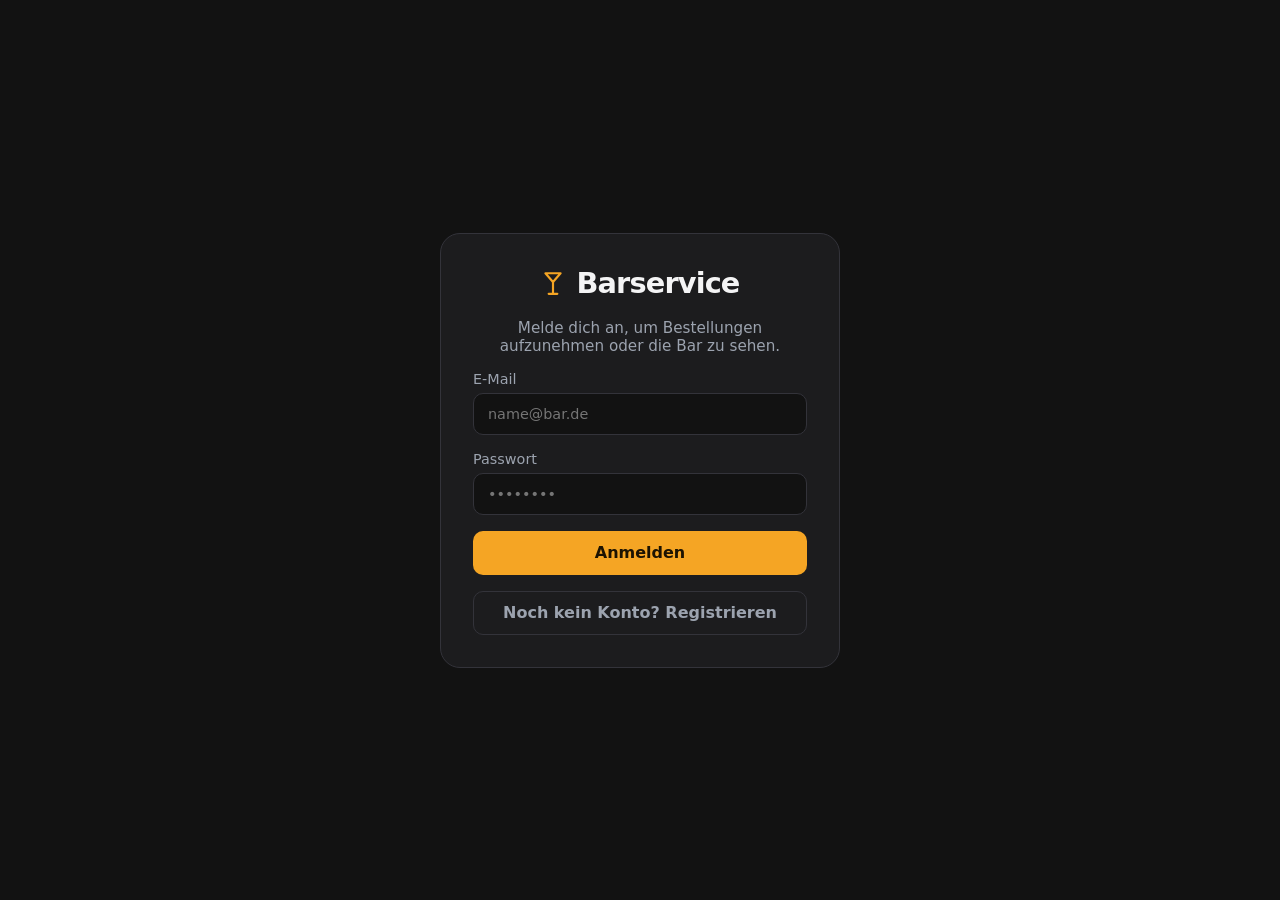
==== index.html @ 73e0c2ef "barservice app - production build (dist)" ====
<!doctype html>
<html lang="de">
  <head>
    <meta charset="UTF-8" />
    <meta
      name="viewport"
      content="width=device-width, initial-scale=1.0, viewport-fit=cover"
    />
    <meta name="theme-color" content="#121212" />
    <link rel="icon" type="image/svg+xml" href="/icon.svg" />
    <link rel="manifest" href="/manifest.webmanifest" />
    <link rel="apple-touch-icon" href="/apple-touch-icon.png" />
    <meta name="mobile-web-app-capable" content="yes" />
    <meta name="apple-mobile-web-app-capable" content="yes" />
    <meta name="apple-mobile-web-app-status-bar-style" content="black-translucent" />
    <meta name="apple-mobile-web-app-title" content="Barservice" />
    <title>Barservice</title>
    <script type="module" crossorigin src="/assets/index-2GDc5G0U.js"></script>
    <link rel="stylesheet" crossorigin href="/assets/index-Cdbep-kf.css">
  </head>
  <body>
    <div id="root"></div>
  </body>
</html>
---- assets/index-Cdbep-kf.css ----
:root{--bg: #121212;--bg-panel: #1c1c1e;--bg-elevated: #26262a;--border: #33333a;--text: #f4f4f5;--text-muted: #9ca3af;--accent: #f5a524;--accent-strong: #fbbf24;--danger: #ef4444;--offen: #f87171;--zubereitung: #fbbf24;--fertig: #4ade80;--serviert: #9ca3af;--radius: 12px;--ease-out: cubic-bezier(.23, 1, .32, 1);--ease: cubic-bezier(.4, 0, .2, 1);--ease-pop: cubic-bezier(.34, 1.3, .64, 1);--duration-press: .1s;--duration-fast: .15s;--duration-base: .2s;--duration-slow: .3s}*{box-sizing:border-box}html,body,#root{margin:0;padding:0;min-height:100%}body{background:var(--bg);color:var(--text);font-family:system-ui,-apple-system,Segoe UI,Roboto,sans-serif;-webkit-font-smoothing:antialiased;-webkit-tap-highlight-color:transparent}button{font:inherit;cursor:pointer}input{font:inherit;color:var(--text)}button:focus-visible,a:focus-visible,select:focus-visible,[tabindex]:focus-visible,.nav-link:focus-visible{outline:2px solid var(--accent);outline-offset:2px}button,.drink-row,.table-card,select{touch-action:manipulation}.btn{border:none;border-radius:10px;padding:10px 16px;min-height:44px;font-weight:600;transition:color var(--duration-fast) var(--ease),border-color var(--duration-fast) var(--ease),background var(--duration-fast) var(--ease),transform var(--duration-press) var(--ease-out);background:var(--bg-elevated);color:var(--text)}.btn:active{transform:scale(.97)}.btn:disabled{opacity:.5;cursor:not-allowed}.btn-primary{background:var(--accent);color:#1c1302}.btn-primary:hover:not(:disabled){background:var(--accent-strong)}.btn-ghost{background:transparent;color:var(--text-muted);border:1px solid var(--border)}.btn-ghost:hover{color:var(--text);border-color:var(--text-muted)}.btn-danger{background:transparent;color:var(--danger);border:1px solid var(--danger)}.btn-danger:hover{background:var(--danger);color:#fff}.btn-sm{min-height:44px;padding:6px 12px;font-size:.85rem}.btn-round{width:44px;height:44px;padding:0;border-radius:50%;font-size:1.2rem;line-height:1;flex-shrink:0}.btn-accent{background:var(--accent);color:#1c1302}.btn-lg{padding:16px 28px;font-size:1.1rem;border-radius:14px}.btn-block{width:100%}.auth-page{min-height:100vh;min-height:100dvh;display:flex;flex-direction:column;align-items:center;justify-content:center;padding:24px}.auth-card{width:100%;max-width:400px;background:var(--bg-panel);border:1px solid var(--border);border-radius:20px;padding:32px;display:flex;flex-direction:column;gap:16px;animation:card-in .4s var(--ease-out) backwards}.auth-card h1{margin:0;text-align:center;font-size:1.8rem;letter-spacing:-.03em}.auth-subtitle{margin:0;color:var(--text-muted);text-align:center;font-size:.95rem}.auth-card label{display:flex;flex-direction:column;gap:6px;font-size:.9rem;color:var(--text-muted)}.auth-card input{background:var(--bg);border:1px solid var(--border);border-radius:10px;padding:12px 14px;outline:none}.auth-card input:focus{border-color:var(--accent)}.auth-error{background:#ef444426;border:1px solid var(--danger);color:var(--danger);border-radius:10px;padding:10px 12px;font-size:.9rem}.auth-loading{color:var(--text-muted)}.app-shell{min-height:100vh;min-height:100dvh;display:flex;flex-direction:column}.topbar{position:sticky;top:0;z-index:20;display:flex;align-items:center;gap:24px;padding:max(14px,env(safe-area-inset-top)) 24px;background:#1c1c1eb8;backdrop-filter:blur(20px) saturate(180%);-webkit-backdrop-filter:blur(20px) saturate(180%);border-bottom:1px solid rgba(255,255,255,.07)}.topbar-brand{display:inline-flex;align-items:center;gap:8px;font-weight:700;font-size:1.2rem;letter-spacing:-.02em;white-space:nowrap}.brand-mark{color:var(--accent);flex-shrink:0}.auth-brand{display:inline-flex;align-items:center;justify-content:center;gap:10px}.topbar-nav{display:flex;gap:8px;flex:1}.nav-link{color:var(--text-muted);text-decoration:none;padding:8px 14px;border-radius:10px;font-weight:600;transition:color var(--duration-fast) var(--ease),background var(--duration-fast) var(--ease)}.nav-link:hover{color:var(--text);background:var(--bg-elevated)}.nav-link.active{color:#1c1302;background:var(--accent)}.topbar-right{display:flex;align-items:center;gap:12px}.topbar-user{font-weight:600}.topbar-role{color:var(--text-muted);font-size:.85rem}.view-select{display:flex;align-items:center;gap:8px;color:var(--text-muted);font-size:.85rem}.view-select select{background:var(--bg);color:var(--text);border:1px solid var(--border);border-radius:8px;padding:6px 8px}.app-main{flex:1;padding:24px;padding-bottom:max(24px,env(safe-area-inset-bottom))}.page{max-width:1200px;margin:0 auto}.page-title{margin:0 0 20px;font-size:clamp(1.75rem,4vw,2.4rem);font-weight:700;line-height:1.1;letter-spacing:-.02em}.page-loading{color:var(--text-muted);padding:40px;text-align:center}.table-grid{display:grid;grid-template-columns:repeat(auto-fill,minmax(140px,1fr));gap:14px}.table-card{background:var(--bg-panel);border:1px solid var(--border);border-radius:var(--radius);padding:28px 12px;font-size:1.1rem;font-weight:700;color:var(--text);transition:border-color var(--duration-fast) var(--ease),background var(--duration-fast) var(--ease),transform var(--duration-fast) var(--ease-out),box-shadow var(--duration-fast) var(--ease);animation:card-in var(--duration-slow) var(--ease-out) backwards}.table-card:nth-child(2){animation-delay:40ms}.table-card:nth-child(3){animation-delay:80ms}.table-card:nth-child(4){animation-delay:.12s}.table-card:nth-child(5){animation-delay:.16s}.table-card:nth-child(6){animation-delay:.2s}.table-card:nth-child(7){animation-delay:.24s}.table-card:nth-child(8){animation-delay:.28s}.table-card:nth-child(9){animation-delay:.32s}.table-card:nth-child(10){animation-delay:.36s}.table-card:nth-child(11){animation-delay:.4s}.table-card:nth-child(12){animation-delay:.44s}.table-card:hover{border-color:var(--accent);background:var(--bg-elevated)}.table-card:active{transform:scale(.98)}@media (hover: hover) and (pointer: fine){.table-card:hover{transform:translateY(-2px);box-shadow:0 8px 20px #00000059}.drink-row:hover{transform:translateY(-1px)}}.table-card.no-table{border-style:dashed;color:var(--text-muted)}.order-header{display:flex;align-items:center;gap:16px;margin-bottom:16px}.order-header h1{margin:0;flex:1;font-size:1.4rem}.order-count{font-size:1.1rem;font-weight:800;color:var(--accent)}.assign-panel{background:var(--bg-panel);border:1px solid var(--accent);border-radius:var(--radius);padding:16px;margin-bottom:16px;display:flex;flex-direction:column;gap:12px;animation:panel-in var(--duration-base) var(--ease-out)}.assign-panel-title{display:flex;align-items:center;gap:8px;font-size:1.05rem}.assign-panel-drink{font-weight:800;color:var(--accent)}.assign-panel-for{color:var(--text-muted)}.assign-panel-close{margin-left:auto;flex-shrink:0;width:36px;height:36px;display:inline-flex;align-items:center;justify-content:center;border:1px solid var(--border);border-radius:50%;background:var(--bg-elevated);color:var(--text-muted);font-size:.85rem;cursor:pointer;transition:border-color var(--duration-fast) var(--ease),color var(--duration-fast) var(--ease)}.assign-panel-close:hover{border-color:var(--accent);color:var(--text)}.assign-row{display:flex}.assign-row input{flex:1;min-width:0;width:100%;background:var(--bg);border:1px solid var(--border);border-radius:10px;padding:12px 14px;font-size:1rem;outline:none;transition:border-color var(--duration-fast) var(--ease),box-shadow var(--duration-fast) var(--ease)}.assign-row input:focus{border-color:var(--accent);box-shadow:0 0 0 3px #f5a52426}.assign-actions{display:flex;gap:10px}.assign-actions .btn{flex:1;min-height:48px}.assign-chips{display:flex;flex-wrap:wrap;gap:8px}.assign-chip{background:var(--bg-elevated);border:1px solid var(--border);border-radius:999px;padding:10px 16px;min-height:44px;display:inline-flex;align-items:center;font-size:.9rem;color:var(--text);transition:border-color var(--duration-fast) var(--ease),background var(--duration-fast) var(--ease)}.assign-chip:hover{border-color:var(--accent)}.order-lines{list-style:none;margin:0 0 16px;padding:0;display:flex;flex-direction:column;gap:8px}.order-line{display:flex;align-items:center;justify-content:space-between;gap:12px;background:var(--bg-panel);border:1px solid var(--border);border-radius:var(--radius);padding:10px 12px}.order-line-info{display:flex;flex-direction:column;gap:2px;min-width:0}.order-line-person{font-weight:700;font-size:.9rem}.order-line-drink{color:var(--text-muted);font-size:.95rem}.order-line-qty{display:flex;align-items:center;gap:8px;flex-shrink:0}.qty-value{min-width:24px;text-align:center;font-weight:700;font-size:1.1rem}.drink-picker{display:flex;flex-direction:column;gap:20px}.drink-category-title{margin:0 0 10px;font-size:1.05rem;color:var(--text-muted);text-transform:uppercase;letter-spacing:.05em}.drink-list{display:grid;grid-template-columns:repeat(auto-fill,minmax(260px,1fr));gap:10px}.drink-row{display:flex;align-items:center;justify-content:space-between;gap:12px;width:100%;text-align:left;color:var(--text);background:var(--bg-panel);border:1px solid var(--border);border-radius:var(--radius);padding:12px 14px;transition:border-color var(--duration-fast) var(--ease),background var(--duration-fast) var(--ease),transform var(--duration-press) var(--ease-out)}.drink-row:hover{border-color:var(--accent);background:var(--bg-elevated)}.drink-row:active{transform:scale(.97)}.drink-name{font-weight:600}.drink-add{color:var(--accent);font-size:1.4rem;font-weight:700;line-height:1}.order-footer{position:sticky;bottom:0;padding:14px 0 calc(14px + env(safe-area-inset-bottom));display:flex;justify-content:center;background:linear-gradient(to top,var(--bg) 60%,transparent);backdrop-filter:blur(8px);-webkit-backdrop-filter:blur(8px)}.done-card{max-width:460px;margin:40px auto;background:var(--bg-panel);border:1px solid var(--border);border-radius:20px;padding:32px;display:flex;flex-direction:column;gap:16px;text-align:center;animation:done-in var(--duration-slow) var(--ease-out)}.done-check{width:64px;height:64px;margin:0 auto;border-radius:50%;background:var(--fertig);color:#052e16;font-size:2rem;font-weight:800;display:flex;align-items:center;justify-content:center;animation:check-pop .4s var(--ease-pop)}.done-card h1{margin:0}.done-subtitle{margin:0;color:var(--text-muted)}.done-items{list-style:none;margin:0;padding:0;text-align:left}.done-items li,.done-total{display:flex;justify-content:space-between;gap:12px;padding:8px 0;border-bottom:1px solid var(--border)}.done-total{font-weight:800;border-bottom:none}.reset-bar{display:flex;align-items:center;justify-content:space-between;flex-wrap:wrap;gap:12px;margin:0 0 20px;padding:14px 16px;border:1px solid rgba(239,68,68,.35);border-radius:var(--radius);background:#ef44440f}.reset-bar-info{display:flex;flex-direction:column;gap:2px}.reset-bar-title{font-weight:700}.reset-bar-hint{color:var(--text-muted);font-size:.85rem}.reset-bar-actions{display:flex;flex-wrap:wrap;gap:8px}.reset-msg{margin-top:4px;font-weight:600}.board{display:grid;grid-template-columns:repeat(3,1fr);gap:16px;align-items:start}.board-column{background:var(--bg-panel);border:1px solid var(--border);border-radius:var(--radius);min-height:200px}.board-column-title{display:flex;align-items:center;gap:10px;margin:0;padding:14px 16px;font-size:1rem;text-transform:uppercase;letter-spacing:.05em;border-bottom:1px solid var(--border)}.column-offen .board-column-title{color:var(--offen)}.column-in_zubereitung .board-column-title{color:var(--zubereitung)}.column-fertig .board-column-title{color:var(--fertig)}.column-serviert .board-column-title{color:var(--serviert)}.board-count{background:var(--bg-elevated);border-radius:999px;padding:2px 10px;font-size:.85rem;color:var(--text)}.board-column-body{padding:12px;display:flex;flex-direction:column;gap:12px}.board-empty{color:var(--text-muted);text-align:center;font-size:.9rem}.served-section{margin-top:24px}.served-section summary{cursor:pointer;font-weight:600;color:var(--text-muted);padding:8px 0}.order-card{background:var(--bg-elevated);border:1px solid var(--border);border-radius:var(--radius);padding:14px;display:flex;flex-direction:column;gap:12px;animation:card-in var(--duration-slow) var(--ease-out);transition:box-shadow var(--duration-slow) var(--ease-out)}.order-card-new{border-color:var(--accent);box-shadow:0 0 0 1px var(--accent),0 0 24px #f5a52440}@keyframes card-in{0%{opacity:0;transform:translateY(-8px)}to{opacity:1;transform:translateY(0)}}.order-card-head{display:flex;justify-content:space-between;align-items:baseline;gap:8px}.order-card-table{font-weight:800;font-size:1.1rem}.order-card-time{color:var(--text-muted);font-size:.85rem}.order-card-items{list-style:none;margin:0;padding:0;display:flex;flex-direction:column;gap:4px}.order-card-items li{display:flex;justify-content:space-between;gap:10px;font-size:.95rem}.order-card-total{display:flex;justify-content:space-between;padding-top:8px;border-top:1px solid var(--border);font-weight:800}.admin-form{background:var(--bg-panel);border:1px solid var(--border);border-radius:var(--radius);padding:20px;margin-bottom:24px;display:flex;flex-direction:column;gap:14px}.admin-form-title{font-weight:700}.admin-form-grid{display:grid;grid-template-columns:1fr 1fr 1fr;gap:14px;align-items:end}.admin-form-grid label{display:flex;flex-direction:column;gap:6px;font-size:.9rem;color:var(--text-muted)}.admin-form-grid input[type=text]{background:var(--bg);border:1px solid var(--border);border-radius:10px;padding:10px 12px;outline:none}.admin-form-grid input[type=text]:focus{border-color:var(--accent)}.admin-check{flex-direction:row!important;align-items:center!important;gap:10px!important;font-weight:600;color:var(--text)!important}.admin-form-actions{display:flex;gap:10px}.admin-category-head{display:flex;align-items:center;justify-content:space-between;gap:12px;margin-top:20px;margin-bottom:8px}.admin-category-head .admin-category-title{margin:0}.admin-category-title{font-size:1rem;color:var(--text-muted);text-transform:uppercase;letter-spacing:.05em}.category-delete-confirm{border:1px solid rgba(239,68,68,.35);background:#ef444412;border-radius:var(--radius);padding:12px 14px;margin-bottom:12px}.category-delete-text{margin:0 0 10px;font-weight:600}.category-delete-actions{display:flex;flex-wrap:wrap;gap:8px}.admin-row{display:flex;align-items:center;justify-content:space-between;gap:12px;background:var(--bg-panel);border:1px solid var(--border);border-radius:var(--radius);padding:12px 16px;margin-bottom:8px;flex-wrap:wrap}.admin-row-info{display:flex;align-items:center;gap:12px}.admin-drink-name{font-weight:600}.admin-drink-name.inactive{color:var(--text-muted);text-decoration:line-through}.admin-table-name{font-weight:600}.admin-table-name.inactive{color:var(--text-muted);text-decoration:line-through}.admin-drink-price{color:var(--text-muted)}.badge{background:var(--bg-elevated);color:var(--text-muted);border-radius:999px;padding:2px 10px;font-size:.8rem}.admin-row-actions{display:flex;gap:8px}.admin-tabs{display:flex;gap:8px;margin-bottom:20px}.admin-tab{background:var(--bg-panel);border:1px solid var(--border);color:var(--text-muted);border-radius:10px;padding:10px 18px;font-weight:600;transition:color var(--duration-fast) var(--ease),background var(--duration-fast) var(--ease),border-color var(--duration-fast) var(--ease)}.admin-tab.active{background:var(--accent);color:#1c1302;border-color:var(--accent)}.user-table-wrap{overflow-x:auto}.user-table{width:100%;border-collapse:collapse;background:var(--bg-panel);border:1px solid var(--border);border-radius:var(--radius);overflow:hidden}.user-table th,.user-table td{text-align:left;padding:12px 14px;border-bottom:1px solid var(--border);font-size:.95rem}.user-table th{color:var(--text-muted);font-weight:600;text-transform:uppercase;letter-spacing:.04em;font-size:.8rem}.user-table select{background:var(--bg);color:var(--text);border:1px solid var(--border);border-radius:8px;padding:6px 8px}.notify-stack{position:fixed;left:50%;transform:translate(-50%);width:min(420px,calc(100vw - 24px));bottom:max(24px,env(safe-area-inset-bottom));z-index:90;display:flex;flex-direction:column;gap:10px;pointer-events:none}.notify-card{pointer-events:auto;display:flex;align-items:center;gap:12px;background:var(--bg-panel);border:1px solid var(--fertig);box-shadow:0 0 0 1px #22c55e33,0 14px 32px #00000080;border-radius:14px;padding:12px 14px;animation:notify-in .32s var(--ease-out)}@keyframes notify-in{0%{opacity:0;transform:translateY(18px) scale(.97)}to{opacity:1;transform:translateY(0) scale(1)}}.notify-icon{width:34px;height:34px;border-radius:50%;background:var(--fertig);color:#052e16;font-weight:800;font-size:1.1rem;display:flex;align-items:center;justify-content:center;flex-shrink:0}.notify-body{flex:1;min-width:0;display:flex;flex-direction:column;gap:2px}.notify-title{font-weight:800}.notify-text{color:var(--text-muted);font-size:.9rem}.notify-close{background:none;border:none;color:var(--text-muted);font-size:1rem;line-height:1;padding:8px;margin:-4px;border-radius:8px;cursor:pointer;transition:color var(--duration-fast) var(--ease),background var(--duration-fast) var(--ease)}.notify-close:hover{color:var(--text);background:var(--bg-elevated)}@keyframes panel-in{0%{opacity:0;transform:translateY(-8px)}to{opacity:1;transform:translateY(0)}}@keyframes done-in{0%{opacity:0;transform:translateY(12px)}to{opacity:1;transform:translateY(0)}}@keyframes check-pop{0%{opacity:0;transform:scale(.6)}to{opacity:1;transform:scale(1)}}@keyframes fade-in{0%{opacity:0}to{opacity:1}}@media (prefers-reduced-motion: reduce){.order-card,.done-card,.assign-panel,.done-check,.table-card,.auth-card,.notify-card{animation:fade-in var(--duration-base) var(--ease-out)}.btn:active,.drink-row:active{transform:none}}@media (hover: hover) and (pointer: fine) and (prefers-reduced-motion: reduce){.table-card:hover,.drink-row:hover{transform:none}}@media (prefers-reduced-transparency: reduce){.topbar{background:var(--bg-panel);backdrop-filter:none;-webkit-backdrop-filter:none}}@media (max-width: 1024px){.board{grid-template-columns:repeat(2,1fr)}}@media (max-width: 900px){.admin-form-grid{grid-template-columns:1fr}}@media (max-width: 768px){.topbar{position:fixed;left:0;right:0;bottom:0;top:auto;z-index:80;justify-content:stretch;align-items:stretch;gap:0;padding:6px 0 max(6px,env(safe-area-inset-bottom));border-bottom:0;border-top:1px solid rgba(255,255,255,.07)}.topbar-brand,.topbar-right{display:none!important}.topbar-nav{flex:1;gap:4px;padding:0 8px;overflow-x:auto;scrollbar-width:none}.topbar-nav::-webkit-scrollbar{display:none}.nav-link{flex:1;min-width:0;padding:10px 6px;border-radius:12px;text-align:center;font-size:.78rem;white-space:nowrap}.nav-icon{display:block;margin:0 auto 2px;font-size:1.05rem}.app-main{padding:14px 14px 92px;padding-bottom:max(92px,env(safe-area-inset-bottom) + 72px)}.order-footer{position:fixed;left:0;right:0;bottom:calc(72px + env(safe-area-inset-bottom));padding:10px;background:linear-gradient(to top,var(--bg) 60%,transparent);backdrop-filter:blur(12px) saturate(160%);-webkit-backdrop-filter:blur(12px) saturate(160%);z-index:70}.page:has(.order-footer){padding-bottom:150px}.notify-stack{bottom:max(168px,env(safe-area-inset-bottom) + 160px)}.board,.drink-list{grid-template-columns:1fr}.topbar-right .topbar-user{display:none}}@media (max-width: 640px){.admin-tabs{overflow-x:auto;white-space:nowrap}}
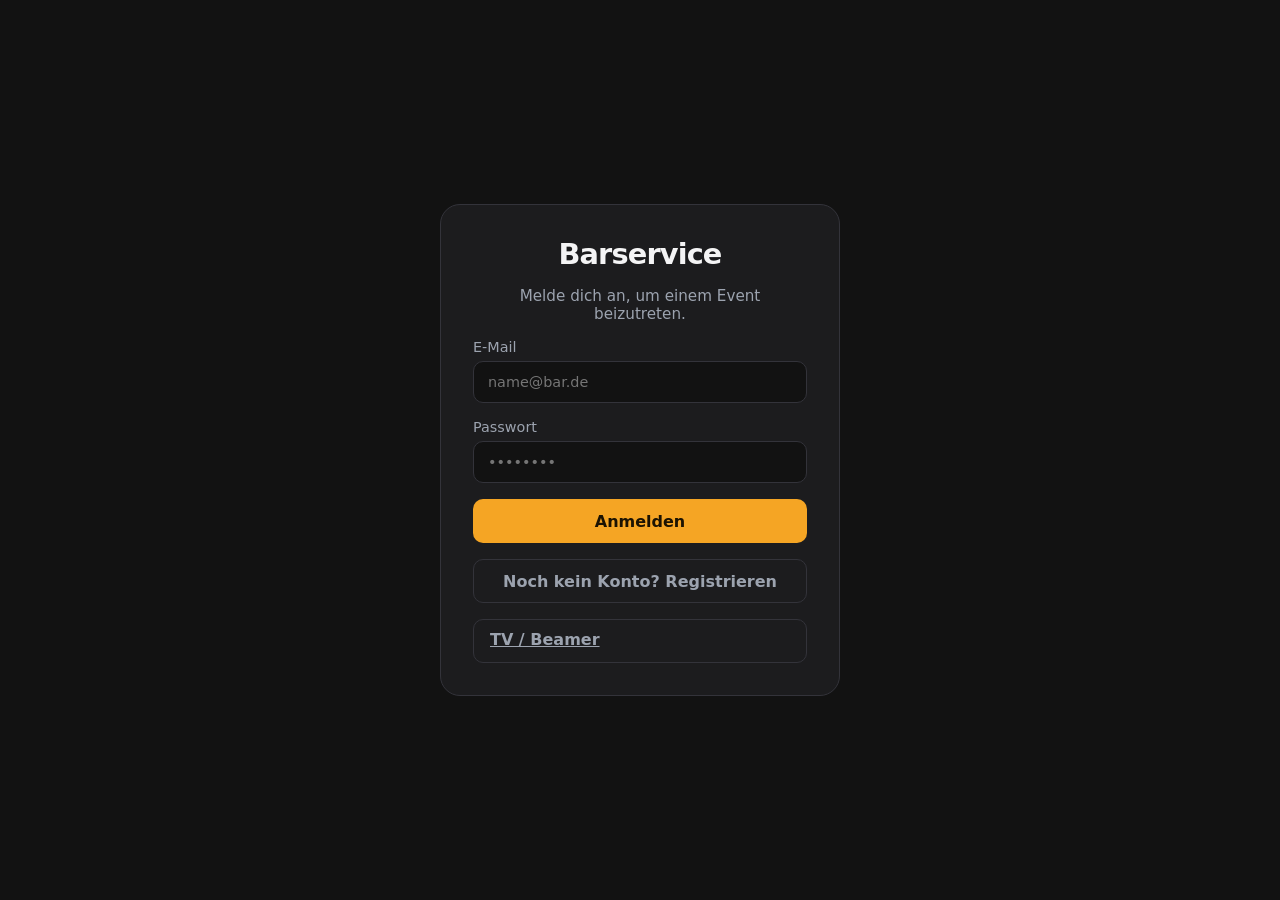
==== commit de87909a: "fix icons" ====
--- a/index.html
+++ b/index.html
@@ -15,8 +15,8 @@
     <meta name="apple-mobile-web-app-status-bar-style" content="black-translucent" />
     <meta name="apple-mobile-web-app-title" content="Barservice" />
     <title>Barservice</title>
-    <script type="module" crossorigin src="/assets/index-2GDc5G0U.js"></script>
-    <link rel="stylesheet" crossorigin href="/assets/index-Cdbep-kf.css">
+    <script type="module" crossorigin src="/assets/index-Dsn6t-Zb.js"></script>
+    <link rel="stylesheet" crossorigin href="/assets/index-D-7avFQ7.css">
   </head>
   <body>
     <div id="root"></div>
--- a/assets/index-D-7avFQ7.css
+++ b/assets/index-D-7avFQ7.css
@@ -0,0 +1 @@
+:root{--bg: #121212;--bg-panel: #1c1c1e;--bg-elevated: #26262a;--border: #33333a;--text: #f4f4f5;--text-muted: #9ca3af;--accent: #f5a524;--accent-strong: #fbbf24;--danger: #ef4444;--offen: #f87171;--zubereitung: #fbbf24;--fertig: #4ade80;--serviert: #9ca3af;--radius: 12px;--ease-out: cubic-bezier(.23, 1, .32, 1);--ease: cubic-bezier(.4, 0, .2, 1);--ease-pop: cubic-bezier(.34, 1.3, .64, 1);--duration-press: .1s;--duration-fast: .15s;--duration-base: .2s;--duration-slow: .3s}*{box-sizing:border-box}html,body,#root{margin:0;padding:0;min-height:100%}body{background:var(--bg);color:var(--text);font-family:system-ui,-apple-system,Segoe UI,Roboto,sans-serif;-webkit-font-smoothing:antialiased;-webkit-tap-highlight-color:transparent}button{font:inherit;cursor:pointer}input{font:inherit;color:var(--text)}button:focus-visible,a:focus-visible,select:focus-visible,[tabindex]:focus-visible,.nav-link:focus-visible{outline:2px solid var(--accent);outline-offset:2px}button,.drink-row,.table-card,select{touch-action:manipulation}.btn{border:none;border-radius:10px;padding:10px 16px;min-height:44px;font-weight:600;transition:color var(--duration-fast) var(--ease),border-color var(--duration-fast) var(--ease),background var(--duration-fast) var(--ease),transform var(--duration-press) var(--ease-out);background:var(--bg-elevated);color:var(--text)}.btn:active{transform:scale(.97)}.btn:disabled{opacity:.5;cursor:not-allowed}.btn-primary{background:var(--accent);color:#1c1302}.btn-primary:hover:not(:disabled){background:var(--accent-strong)}.btn-ghost{background:transparent;color:var(--text-muted);border:1px solid var(--border)}.btn-ghost:hover{color:var(--text);border-color:var(--text-muted)}.btn-danger{background:transparent;color:var(--danger);border:1px solid var(--danger)}.btn-danger:hover{background:var(--danger);color:#fff}.btn-sm{min-height:44px;padding:6px 12px;font-size:.85rem}.btn-round{width:44px;height:44px;padding:0;border-radius:50%;font-size:1.2rem;line-height:1;flex-shrink:0}.btn-accent{background:var(--accent);color:#1c1302}.btn-lg{padding:16px 28px;font-size:1.1rem;border-radius:14px}.btn-block{width:100%}.auth-page{min-height:100vh;min-height:100dvh;display:flex;flex-direction:column;align-items:center;justify-content:center;padding:24px}.auth-card{width:100%;max-width:400px;background:var(--bg-panel);border:1px solid var(--border);border-radius:20px;padding:32px;display:flex;flex-direction:column;gap:16px;animation:card-in .4s var(--ease-out) backwards}.auth-card h1{margin:0;text-align:center;font-size:1.8rem;letter-spacing:-.03em}.auth-subtitle{margin:0;color:var(--text-muted);text-align:center;font-size:.95rem}.auth-card label{display:flex;flex-direction:column;gap:6px;font-size:.9rem;color:var(--text-muted)}.auth-card input{background:var(--bg);border:1px solid var(--border);border-radius:10px;padding:12px 14px;outline:none}.auth-card input:focus{border-color:var(--accent)}.auth-error{background:#ef444426;border:1px solid var(--danger);color:var(--danger);border-radius:10px;padding:10px 12px;font-size:.9rem}.auth-loading{color:var(--text-muted)}.app-shell{min-height:100vh;min-height:100dvh;display:flex;flex-direction:column}.topbar{position:sticky;top:0;z-index:20;display:flex;align-items:center;gap:24px;padding:max(14px,env(safe-area-inset-top)) 24px;background:#1c1c1eb8;backdrop-filter:blur(20px) saturate(180%);-webkit-backdrop-filter:blur(20px) saturate(180%);border-bottom:1px solid rgba(255,255,255,.07)}.topbar-brand{display:inline-flex;align-items:center;gap:8px;font-weight:700;font-size:1.2rem;letter-spacing:-.02em;white-space:nowrap}.auth-brand{display:inline-flex;align-items:center;justify-content:center;gap:10px}.topbar-nav{display:flex;gap:8px;flex:1}.nav-link{color:var(--text-muted);text-decoration:none;padding:8px 14px;border-radius:10px;font-weight:600;transition:color var(--duration-fast) var(--ease),background var(--duration-fast) var(--ease)}.nav-link:hover{color:var(--text);background:var(--bg-elevated)}.nav-link.active{color:#1c1302;background:var(--accent)}.topbar-right{display:flex;align-items:center;gap:12px}.topbar-user{font-weight:600}.topbar-role{color:var(--text-muted);font-size:.85rem}.view-select{display:flex;align-items:center;gap:8px;color:var(--text-muted);font-size:.85rem}.view-select select{background:var(--bg);color:var(--text);border:1px solid var(--border);border-radius:8px;padding:6px 8px}.app-main{flex:1;padding:24px;padding-bottom:max(24px,env(safe-area-inset-bottom))}.page{max-width:1200px;margin:0 auto}.page-title{margin:0 0 20px;font-size:clamp(1.75rem,4vw,2.4rem);font-weight:700;line-height:1.1;letter-spacing:-.02em}.page-loading{color:var(--text-muted);padding:40px;text-align:center}.table-grid{display:grid;grid-template-columns:repeat(auto-fill,minmax(140px,1fr));gap:14px}.table-card{background:var(--bg-panel);border:1px solid var(--border);border-radius:var(--radius);padding:28px 12px;font-size:1.1rem;font-weight:700;color:var(--text);transition:border-color var(--duration-fast) var(--ease),background var(--duration-fast) var(--ease),transform var(--duration-fast) var(--ease-out),box-shadow var(--duration-fast) var(--ease);animation:card-in var(--duration-slow) var(--ease-out) backwards}.table-card:nth-child(2){animation-delay:40ms}.table-card:nth-child(3){animation-delay:80ms}.table-card:nth-child(4){animation-delay:.12s}.table-card:nth-child(5){animation-delay:.16s}.table-card:nth-child(6){animation-delay:.2s}.table-card:nth-child(7){animation-delay:.24s}.table-card:nth-child(8){animation-delay:.28s}.table-card:nth-child(9){animation-delay:.32s}.table-card:nth-child(10){animation-delay:.36s}.table-card:nth-child(11){animation-delay:.4s}.table-card:nth-child(12){animation-delay:.44s}.table-card:hover{border-color:var(--accent);background:var(--bg-elevated)}.table-card:active{transform:scale(.98)}@media (hover: hover) and (pointer: fine){.table-card:hover{transform:translateY(-2px);box-shadow:0 8px 20px #00000059}.drink-row:hover{transform:translateY(-1px)}}.table-card.no-table{border-style:dashed;color:var(--text-muted)}.order-header{display:flex;align-items:center;gap:16px;margin-bottom:16px}.order-header h1{margin:0;flex:1;font-size:1.4rem}.order-count{font-size:1.1rem;font-weight:800;color:var(--accent)}.assign-panel{background:var(--bg-panel);border:1px solid var(--accent);border-radius:var(--radius);padding:16px;margin-bottom:16px;display:flex;flex-direction:column;gap:12px;animation:panel-in var(--duration-base) var(--ease-out)}.assign-panel-title{display:flex;align-items:center;gap:8px;font-size:1.05rem}.assign-panel-drink{font-weight:800;color:var(--accent)}.assign-panel-for{color:var(--text-muted)}.assign-panel-close{margin-left:auto;flex-shrink:0;width:36px;height:36px;display:inline-flex;align-items:center;justify-content:center;border:1px solid var(--border);border-radius:50%;background:var(--bg-elevated);color:var(--text-muted);font-size:.85rem;cursor:pointer;transition:border-color var(--duration-fast) var(--ease),color var(--duration-fast) var(--ease)}.assign-panel-close:hover{border-color:var(--accent);color:var(--text)}.assign-row{display:flex}.assign-row input{flex:1;min-width:0;width:100%;background:var(--bg);border:1px solid var(--border);border-radius:10px;padding:12px 14px;font-size:1rem;outline:none;transition:border-color var(--duration-fast) var(--ease),box-shadow var(--duration-fast) var(--ease)}.assign-row input:focus{border-color:var(--accent);box-shadow:0 0 0 3px #f5a52426}.assign-actions{display:flex;gap:10px}.assign-actions .btn{flex:1;min-height:48px}.assign-chips{display:flex;flex-wrap:wrap;gap:8px}.assign-chip{background:var(--bg-elevated);border:1px solid var(--border);border-radius:999px;padding:10px 16px;min-height:44px;display:inline-flex;align-items:center;font-size:.9rem;color:var(--text);transition:border-color var(--duration-fast) var(--ease),background var(--duration-fast) var(--ease)}.assign-chip:hover{border-color:var(--accent)}.order-lines{list-style:none;margin:0 0 16px;padding:0;display:flex;flex-direction:column;gap:8px}.order-line{display:flex;align-items:center;justify-content:space-between;gap:12px;background:var(--bg-panel);border:1px solid var(--border);border-radius:var(--radius);padding:10px 12px}.order-line-info{display:flex;flex-direction:column;gap:2px;min-width:0}.order-line-person{font-weight:700;font-size:.9rem}.order-line-drink{color:var(--text-muted);font-size:.95rem}.order-line-qty{display:flex;align-items:center;gap:8px;flex-shrink:0}.qty-value{min-width:24px;text-align:center;font-weight:700;font-size:1.1rem}.drink-picker{display:flex;flex-direction:column;gap:20px}.drink-category-title{margin:0 0 10px;font-size:1.05rem;color:var(--text-muted);text-transform:uppercase;letter-spacing:.05em}.drink-list{display:grid;grid-template-columns:repeat(auto-fill,minmax(260px,1fr));gap:10px}.drink-row{display:flex;align-items:center;justify-content:space-between;gap:12px;width:100%;text-align:left;color:var(--text);background:var(--bg-panel);border:1px solid var(--border);border-radius:var(--radius);padding:12px 14px;transition:border-color var(--duration-fast) var(--ease),background var(--duration-fast) var(--ease),transform var(--duration-press) var(--ease-out)}.drink-row:hover{border-color:var(--accent);background:var(--bg-elevated)}.drink-row:active{transform:scale(.97)}.drink-name{font-weight:600}.order-footer{position:sticky;bottom:0;padding:14px 0 calc(14px + env(safe-area-inset-bottom));display:flex;justify-content:center;background:linear-gradient(to top,var(--bg) 60%,transparent);backdrop-filter:blur(8px);-webkit-backdrop-filter:blur(8px)}.done-card{max-width:460px;margin:40px auto;background:var(--bg-panel);border:1px solid var(--border);border-radius:20px;padding:32px;display:flex;flex-direction:column;gap:16px;text-align:center;animation:done-in var(--duration-slow) var(--ease-out)}.done-card h1{margin:0}.done-subtitle{margin:0;color:var(--text-muted)}.done-items{list-style:none;margin:0;padding:0;text-align:left}.done-items li,.done-total{display:flex;justify-content:space-between;gap:12px;padding:8px 0;border-bottom:1px solid var(--border)}.done-total{font-weight:800;border-bottom:none}.reset-bar{display:flex;align-items:center;justify-content:space-between;flex-wrap:wrap;gap:12px;margin:0 0 20px;padding:14px 16px;border:1px solid rgba(239,68,68,.35);border-radius:var(--radius);background:#ef44440f}.reset-bar-info{display:flex;flex-direction:column;gap:2px}.reset-bar-title{font-weight:700}.reset-bar-hint{color:var(--text-muted);font-size:.85rem}.reset-bar-actions{display:flex;flex-wrap:wrap;gap:8px}.reset-msg{margin-top:4px;font-weight:600}.board{display:grid;grid-template-columns:repeat(3,1fr);gap:16px;align-items:start}.board-column{background:var(--bg-panel);border:1px solid var(--border);border-radius:var(--radius);min-height:200px}.board-column-title{display:flex;align-items:center;gap:10px;margin:0;padding:14px 16px;font-size:1rem;text-transform:uppercase;letter-spacing:.05em;border-bottom:1px solid var(--border)}.column-offen .board-column-title{color:var(--offen)}.column-in_zubereitung .board-column-title{color:var(--zubereitung)}.column-fertig .board-column-title{color:var(--fertig)}.column-serviert .board-column-title{color:var(--serviert)}.board-count{background:var(--bg-elevated);border-radius:999px;padding:2px 10px;font-size:.85rem;color:var(--text)}.board-column-body{padding:12px;display:flex;flex-direction:column;gap:12px}.board-empty{color:var(--text-muted);text-align:center;font-size:.9rem}.served-section{margin-top:24px}.served-section summary{cursor:pointer;font-weight:600;color:var(--text-muted);padding:8px 0}.order-source-badge{align-self:flex-start;display:inline-flex;align-items:center;gap:8px;padding:4px 10px;border-radius:999px;border:1px solid rgba(245,165,36,.35);background:#f5a52414;color:var(--accent-strong);font-size:.75rem;font-weight:700;letter-spacing:.04em;text-transform:uppercase;animation:badge-in var(--duration-fast) var(--ease-out)}@keyframes badge-in{0%{opacity:0;transform:translate(-8px) scale(.9)}to{opacity:1;transform:translate(0) scale(1)}}.order-card{background:var(--bg-elevated);border:1px solid var(--border);border-radius:var(--radius);padding:14px;display:flex;flex-direction:column;gap:12px;animation:card-in var(--duration-slow) var(--ease-out);transition:box-shadow var(--duration-slow) var(--ease-out)}.order-card-new{border-color:var(--accent);box-shadow:0 0 0 1px var(--accent),0 0 24px #f5a52440}@keyframes card-in{0%{opacity:0;transform:translateY(-8px)}to{opacity:1;transform:translateY(0)}}.order-card-head{display:flex;justify-content:space-between;align-items:baseline;gap:8px}.order-card-table{font-weight:800;font-size:1.1rem}.order-card-time{color:var(--text-muted);font-size:.85rem}.order-card-items{list-style:none;margin:0;padding:0;display:flex;flex-direction:column;gap:4px}.order-card-items li{display:flex;justify-content:space-between;gap:10px;font-size:.95rem}.order-card-total{display:flex;justify-content:space-between;padding-top:8px;border-top:1px solid var(--border);font-weight:800}.admin-form{background:var(--bg-panel);border:1px solid var(--border);border-radius:var(--radius);padding:20px;margin-bottom:24px;display:flex;flex-direction:column;gap:14px}.admin-form-title{font-weight:700}.admin-form-grid{display:grid;grid-template-columns:1fr 1fr 1fr;gap:14px;align-items:end}.admin-form-grid label{display:flex;flex-direction:column;gap:6px;font-size:.9rem;color:var(--text-muted)}.admin-form-grid input[type=text]{background:var(--bg);border:1px solid var(--border);border-radius:10px;padding:10px 12px;outline:none}.admin-form-grid input[type=text]:focus{border-color:var(--accent)}.admin-check{flex-direction:row!important;align-items:center!important;gap:10px!important;font-weight:600;color:var(--text)!important}.admin-form-actions{display:flex;gap:10px}.event-list-page,.event-detail-page{display:flex;flex-direction:column;gap:24px}.event-list-header,.event-detail-header,.event-catalog-header,.event-card-head,.event-card-actions,.event-code-row,.event-qr-content,.event-drink-row,.event-drink-controls{display:flex;align-items:center;gap:12px}.event-list-header,.event-detail-header,.event-catalog-header,.event-card-head,.event-card-actions,.event-code-row,.event-drink-row{justify-content:space-between}.event-list-header .page-title,.event-detail-header .page-title{margin-bottom:6px}.event-page-intro,.event-detail-date,.event-section-hint,.event-card-date,.event-card-description{margin:0;color:var(--text-muted)}.event-page-intro{font-size:.95rem}.event-section{display:flex;flex-direction:column;gap:12px}.event-section .admin-category-title{margin:0}.event-card-grid{display:grid;grid-template-columns:repeat(auto-fill,minmax(280px,1fr));gap:16px}.event-card{display:flex;flex-direction:column;gap:16px;min-height:220px;background:var(--bg-panel);border:1px solid var(--border);border-radius:var(--radius);padding:18px;animation:card-in var(--duration-slow) var(--ease-out)}.event-card:hover{border-color:#f5a52499}.event-card-head{align-items:flex-start}.event-card-title{margin:0 0 4px;font-size:1.1rem}.event-badges{display:flex;flex-wrap:wrap;justify-content:flex-end;gap:6px}.badge-accent{color:#1c1302;background:var(--accent);border-color:var(--accent)}.event-card-description{line-height:1.5;flex:1;overflow-wrap:anywhere}.event-card-actions{align-items:flex-start;margin-top:auto}.event-card-actions>.btn{flex:0 0 auto;text-align:center}.event-card-secondary-actions{display:flex;flex-wrap:wrap;justify-content:flex-end;gap:8px}.event-card-secondary-actions .btn{text-align:center}.event-past-events{margin-top:4px}.event-past-events summary{padding:10px 0;cursor:pointer;color:var(--text-muted);font-weight:700}.event-past-events .event-card-grid{margin-top:12px}.event-empty-state{display:flex;flex-direction:column;align-items:center;gap:12px;padding:56px 24px;color:var(--text-muted);text-align:center;border:1px dashed var(--border);border-radius:var(--radius)}.event-empty-state p{margin:0;color:var(--text);font-size:1.15rem;font-weight:700}.event-empty-state .btn{margin-top:8px}.event-back-link{margin:0 0 14px;padding:0;background:transparent;border:0;color:var(--text-muted);font-weight:600}.event-back-link:hover{color:var(--accent)}.event-detail-overview{display:grid;grid-template-columns:minmax(0,1.25fr) minmax(300px,.75fr);gap:16px;align-items:start}.event-settings-card{grid-row:span 2}.event-settings-grid{grid-template-columns:1fr 1fr 1fr}.event-settings-card input[type=text],.event-settings-card input[type=date]{background:var(--bg);border:1px solid var(--border);border-radius:10px;padding:10px 12px;color:var(--text);outline:none}.event-settings-card input:focus,.event-description-field input:focus,.event-price input:focus{border-color:var(--accent);box-shadow:0 0 0 3px #f5a52426}.event-description-field{display:flex;flex-direction:column;gap:6px;color:var(--text-muted);font-size:.9rem}.event-description-field input,.event-price input{min-width:0;background:var(--bg);border:1px solid var(--border);border-radius:10px;padding:10px 12px;color:var(--text)}.event-codes-card{gap:12px}.event-inactive-card{align-self:start}.event-code-row{background:var(--bg);border:1px solid var(--border);border-radius:10px;padding:10px 12px}.event-code-row>div{display:flex;flex-direction:column;gap:5px;min-width:0}.event-code-row code{color:var(--accent-strong);overflow-wrap:anywhere}.event-code-note{margin-left:8px;color:var(--danger);font-size:.8rem}.event-qr-card{grid-column:1 / -1}.event-qr-content{align-items:center;flex-wrap:wrap}.event-qr-image{width:148px;height:148px;padding:8px;background:#fff;border-radius:10px}.event-qr-actions{display:flex;flex:1;min-width:220px;flex-direction:column;align-items:flex-start;gap:12px}.event-qr-url{max-width:100%;color:var(--text-muted);overflow-wrap:anywhere}.event-catalog-card{border-color:#f5a52473;box-shadow:0 12px 32px #00000026}.event-catalog-count{flex-shrink:0;padding:4px 10px;color:var(--accent-strong);border:1px solid rgba(245,165,36,.45);border-radius:999px;font-size:.85rem;font-weight:700}.event-category{display:flex;flex-direction:column;gap:8px}.event-category .admin-category-title{margin:8px 0 0}.event-drink-list{display:flex;flex-direction:column;gap:8px}.event-drink-row{min-height:64px;background:var(--bg);border:1px solid var(--border);border-radius:10px;padding:10px 12px;transition:border-color var(--duration-base) var(--ease),background var(--duration-base) var(--ease),transform var(--duration-base) var(--ease-out)}.event-drink-row.is-in-catalog{border-color:#4ade8080;background:#4ade800d;animation:card-in var(--duration-base) var(--ease-out)}.event-drink-info{display:flex;align-items:center;gap:8px;min-width:0}.event-drink-controls{justify-content:flex-end;flex-wrap:wrap}.event-availability{display:inline-flex;align-items:center;gap:7px;color:var(--text-muted);font-size:.9rem}.event-price{display:flex;align-items:center;gap:6px;color:var(--text-muted);font-size:.8rem}.event-price input{width:92px;padding:8px 10px}.event-remove-button{color:var(--danger);border-color:var(--danger)}.event-catalog-save{position:sticky;bottom:12px;justify-content:flex-end;padding-top:12px;background:linear-gradient(to top,var(--bg-panel) 60%,transparent)}.event-catalog-empty{padding:28px;color:var(--text-muted);text-align:center;border:1px dashed var(--border);border-radius:10px}.select-event-page{max-width:860px;display:flex;flex-direction:column;gap:24px}.select-event-head,.select-event-list-head{display:flex;align-items:flex-start;justify-content:space-between;gap:16px}.select-event-head .page-title{margin-bottom:8px}.select-event-intro{max-width:560px;margin:0;color:var(--text-muted);line-height:1.5}.select-event-role-section{display:flex;flex-direction:column;gap:10px}.select-event-section-title{margin:0;color:var(--text-muted);font-size:.9rem;font-weight:600}.role-toggle{display:flex;width:fit-content;padding:4px;gap:4px;background:var(--bg-panel);border:1px solid var(--border);border-radius:12px}.role-toggle-btn{min-height:40px;padding:8px 16px;border:0;border-radius:8px;background:transparent;color:var(--text-muted);font-weight:700;transition:background var(--duration-fast) var(--ease),color var(--duration-fast) var(--ease)}.role-toggle-btn:hover{color:var(--text)}.role-toggle-btn.active{background:var(--accent);color:#1c1302}.join-event-form{display:grid;grid-template-columns:minmax(0,1fr) auto;align-items:end;gap:12px;padding:16px;background:var(--bg-panel);border:1px solid var(--border);border-radius:var(--radius)}.join-event-form label{display:flex;flex-direction:column;gap:6px;color:var(--text-muted);font-size:.9rem;font-weight:600}.join-event-form input{width:100%;background:var(--bg);color:var(--text);border:1px solid var(--border);border-radius:10px;padding:11px 12px;outline:none}.join-event-form input:focus{border-color:var(--accent);box-shadow:0 0 0 3px #f5a52426}.select-event-list-head{align-items:center;margin-top:4px}.select-event-list-head .admin-category-title{margin:0}.event-pick-grid{display:grid;grid-template-columns:repeat(auto-fill,minmax(230px,1fr));gap:12px}.event-pick-card{min-height:156px;display:flex;flex-direction:column;align-items:flex-start;gap:8px;padding:16px;text-align:left;background:var(--bg-panel);color:var(--text);border:1px solid var(--border);border-radius:var(--radius);transition:border-color var(--duration-fast) var(--ease),background var(--duration-fast) var(--ease),transform var(--duration-fast) var(--ease-out)}.event-pick-card:hover:not(:disabled){border-color:var(--accent);background:var(--bg-elevated);transform:translateY(-2px)}.event-pick-card strong{font-size:1.05rem}.event-pick-card>span{color:var(--text-muted);font-size:.9rem}.event-pick-card>:last-child{margin-top:auto;color:var(--accent-strong);font-weight:700}.event-pick-desc{line-height:1.4}.empty-state{padding:28px;color:var(--text-muted);text-align:center;border:1px dashed var(--border);border-radius:var(--radius)}.admin-category-head{display:flex;align-items:center;justify-content:space-between;gap:12px;margin-top:20px;margin-bottom:8px}.admin-category-head .admin-category-title{margin:0}.admin-category-title{font-size:1rem;color:var(--text-muted);text-transform:uppercase;letter-spacing:.05em}.category-delete-confirm{border:1px solid rgba(239,68,68,.35);background:#ef444412;border-radius:var(--radius);padding:12px 14px;margin-bottom:12px}.category-delete-text{margin:0 0 10px;font-weight:600}.category-delete-actions{display:flex;flex-wrap:wrap;gap:8px}.admin-row{display:flex;align-items:center;justify-content:space-between;gap:12px;background:var(--bg-panel);border:1px solid var(--border);border-radius:var(--radius);padding:12px 16px;margin-bottom:8px;flex-wrap:wrap}.admin-row-info{display:flex;align-items:center;gap:12px}.admin-drink-name{font-weight:600}.admin-drink-name.inactive{color:var(--text-muted);text-decoration:line-through}.admin-table-name{font-weight:600}.admin-table-name.inactive{color:var(--text-muted);text-decoration:line-through}.admin-drink-price{color:var(--text-muted)}.badge{background:var(--bg-elevated);color:var(--text-muted);border-radius:999px;padding:2px 10px;font-size:.8rem}.badge-success{background:#22c55e26;color:var(--fertig);border:1px solid rgba(34,197,94,.3)}.admin-row-actions{display:flex;gap:8px}.admin-tabs{display:flex;gap:8px;margin-bottom:20px}.admin-tab{background:var(--bg-panel);border:1px solid var(--border);color:var(--text-muted);border-radius:10px;padding:10px 18px;font-weight:600;transition:color var(--duration-fast) var(--ease),background var(--duration-fast) var(--ease),border-color var(--duration-fast) var(--ease)}.admin-tab.active{background:var(--accent);color:#1c1302;border-color:var(--accent)}.user-table-wrap{overflow-x:auto}.user-table{width:100%;border-collapse:collapse;background:var(--bg-panel);border:1px solid var(--border);border-radius:var(--radius);overflow:hidden}.user-table th,.user-table td{text-align:left;padding:12px 14px;border-bottom:1px solid var(--border);font-size:.95rem}.user-table th{color:var(--text-muted);font-weight:600;text-transform:uppercase;letter-spacing:.04em;font-size:.8rem}.user-table select{background:var(--bg);color:var(--text);border:1px solid var(--border);border-radius:8px;padding:6px 8px}.notify-stack{position:fixed;left:50%;transform:translate(-50%);width:min(420px,calc(100vw - 24px));bottom:max(24px,env(safe-area-inset-bottom));z-index:90;display:flex;flex-direction:column;gap:10px;pointer-events:none}.notification-enable{align-self:center;min-height:40px;padding:8px 14px;background:var(--bg-elevated);color:var(--text);border:1px solid var(--border);border-radius:999px;font-weight:700}.notification-enable:hover{border-color:var(--accent);color:var(--accent-strong)}.notify-card{pointer-events:auto;display:flex;align-items:center;gap:12px;background:var(--bg-panel);border:1px solid var(--fertig);box-shadow:0 0 0 1px #22c55e33,0 14px 32px #00000080;border-radius:14px;padding:12px 14px;animation:notify-in .32s var(--ease-out)}@keyframes notify-in{0%{opacity:0;transform:translateY(18px) scale(.97)}to{opacity:1;transform:translateY(0) scale(1)}}.notify-body{flex:1;min-width:0;display:flex;flex-direction:column;gap:2px}.notify-title{font-weight:800}.notify-text{color:var(--text-muted);font-size:.9rem}.notify-close{background:none;border:none;color:var(--text-muted);font-size:.78rem;font-weight:700;line-height:1;padding:8px;margin:-4px;border-radius:8px;cursor:pointer;transition:color var(--duration-fast) var(--ease),background var(--duration-fast) var(--ease)}.notify-close:hover{color:var(--text);background:var(--bg-elevated)}@keyframes panel-in{0%{opacity:0;transform:translateY(-8px)}to{opacity:1;transform:translateY(0)}}@keyframes done-in{0%{opacity:0;transform:translateY(12px)}to{opacity:1;transform:translateY(0)}}@keyframes fade-in{0%{opacity:0}to{opacity:1}}@media (prefers-reduced-motion: reduce){.order-card,.done-card,.assign-panel,.table-card,.auth-card,.notify-card{animation:fade-in var(--duration-base) var(--ease-out)}.btn:active,.drink-row:active{transform:none}}@media (hover: hover) and (pointer: fine) and (prefers-reduced-motion: reduce){.table-card:hover,.drink-row:hover{transform:none}}@media (prefers-reduced-transparency: reduce){.topbar{background:var(--bg-panel);backdrop-filter:none;-webkit-backdrop-filter:none}}@media (max-width: 1024px){.board{grid-template-columns:repeat(2,1fr)}}@media (max-width: 900px){.admin-form-grid,.event-detail-overview{grid-template-columns:1fr}.event-settings-card,.event-qr-card{grid-column:auto;grid-row:auto}.event-settings-grid{grid-template-columns:1fr}}@media (max-width: 768px){.topbar{position:fixed;left:0;right:0;bottom:0;top:auto;z-index:80;justify-content:stretch;align-items:stretch;gap:0;padding:6px 0 max(6px,env(safe-area-inset-bottom));border-bottom:0;border-top:1px solid rgba(255,255,255,.07)}.topbar-brand,.topbar-right{display:none!important}.topbar-nav{flex:1;gap:4px;padding:0 8px;overflow-x:auto;scrollbar-width:none}.topbar-nav::-webkit-scrollbar{display:none}.nav-link{flex:1;min-width:0;padding:10px 6px;border-radius:12px;text-align:center;font-size:.78rem;white-space:nowrap}.app-main{padding:14px 14px 92px;padding-bottom:max(92px,env(safe-area-inset-bottom) + 72px)}.order-footer{position:fixed;left:0;right:0;bottom:calc(72px + env(safe-area-inset-bottom));padding:10px;background:linear-gradient(to top,var(--bg) 60%,transparent);backdrop-filter:blur(12px) saturate(160%);-webkit-backdrop-filter:blur(12px) saturate(160%);z-index:70}.page:has(.order-footer){padding-bottom:150px}.notify-stack{bottom:max(168px,env(safe-area-inset-bottom) + 160px)}.board,.drink-list{grid-template-columns:1fr}.topbar-right .topbar-user{display:none}}@media (max-width: 640px){.admin-tabs{overflow-x:auto;white-space:nowrap}.event-list-header,.event-detail-header,.event-catalog-header,.event-card-head,.event-card-actions,.event-code-row,.event-drink-row{align-items:stretch;flex-direction:column}.event-list-header .btn,.event-card-actions>.btn,.event-card-secondary-actions .btn,.event-code-row .btn,.event-drink-row>.btn{width:100%}.event-card-secondary-actions{display:grid;grid-template-columns:1fr 1fr}.event-card-secondary-actions .btn-danger{grid-column:1 / -1}.event-badges,.event-drink-controls{justify-content:flex-start}.event-qr-image{width:132px;height:132px}.event-catalog-save .btn{width:100%}.select-event-head,.select-event-list-head{flex-direction:column;align-items:stretch}.select-event-head .btn,.join-event-form .btn{width:100%}.join-event-form{grid-template-columns:1fr}.role-toggle{width:100%}.role-toggle-btn{flex:1}.event-pick-grid{grid-template-columns:1fr}}.table-card.selected{background:var(--accent)!important;color:#1c1302!important;border-color:var(--accent)!important}.modal-overlay{position:fixed;top:0;right:0;bottom:0;left:0;background:#000000a6;backdrop-filter:blur(4px);-webkit-backdrop-filter:blur(4px);display:flex;align-items:center;justify-content:center;z-index:1000;padding:16px;animation:fade-in var(--duration-fast) var(--ease-out)}.modal-content{width:min(100%,480px);max-height:90dvh;overflow:auto;background:var(--bg-panel);border:1px solid var(--border);border-radius:var(--radius);padding:24px;animation:modal-in var(--duration-base) var(--ease-out)}@keyframes modal-in{0%{opacity:0;transform:translateY(12px) scale(.98)}to{opacity:1;transform:translateY(0) scale(1)}}.modal-header{display:flex;justify-content:space-between;align-items:center;margin-bottom:20px}.modal-title{margin:0;font-size:1.3rem;font-weight:700;letter-spacing:-.02em}.modal-close{background:none;border:none;color:var(--text-muted);font-size:.9rem;font-weight:600;cursor:pointer;padding:4px 8px;border-radius:6px;line-height:1;transition:color var(--duration-fast) var(--ease),background var(--duration-fast) var(--ease)}.modal-close:hover:not(:disabled){color:var(--text);background:var(--bg-elevated)}.modal-close:disabled{opacity:.5;cursor:not-allowed}.modal-error{background:#ef444426;border:1px solid var(--danger);color:var(--danger);border-radius:10px;padding:10px 12px;font-size:.9rem;margin-bottom:16px;animation:shake var(--duration-fast) var(--ease-out)}@keyframes shake{0%,to{transform:translate(0)}25%{transform:translate(-6px)}75%{transform:translate(6px)}}.modal-form{display:flex;flex-direction:column;gap:14px}.modal-field{display:flex;flex-direction:column;gap:6px}.modal-label{font-size:.9rem;color:var(--text-muted);font-weight:500}.modal-input{background:var(--bg);border:1px solid var(--border);border-radius:10px;padding:12px 14px;color:var(--text);outline:none;font-size:1rem;transition:border-color var(--duration-fast) var(--ease),box-shadow var(--duration-fast) var(--ease)}.modal-input:focus{border-color:var(--accent);box-shadow:0 0 0 3px #f5a52426}.modal-input:disabled{opacity:.6;cursor:not-allowed}.modal-input::placeholder{color:var(--text-muted);opacity:.6}.modal-checkbox{display:flex;align-items:center;gap:10px;font-weight:600;color:var(--text);cursor:pointer}.modal-checkbox-input{width:18px;height:18px;accent-color:var(--accent);flex-shrink:0}.modal-checkbox-label{-webkit-user-select:none;user-select:none}.modal-actions{display:flex;gap:10px;justify-content:flex-end;margin-top:8px}@media (max-width: 480px){.modal-content{padding:20px 16px}.modal-actions{flex-direction:column-reverse}.modal-actions .btn{width:100%}}@media (prefers-reduced-motion: reduce){.modal-overlay,.modal-content,.modal-error{animation:fade-in var(--duration-base) var(--ease-out)}}
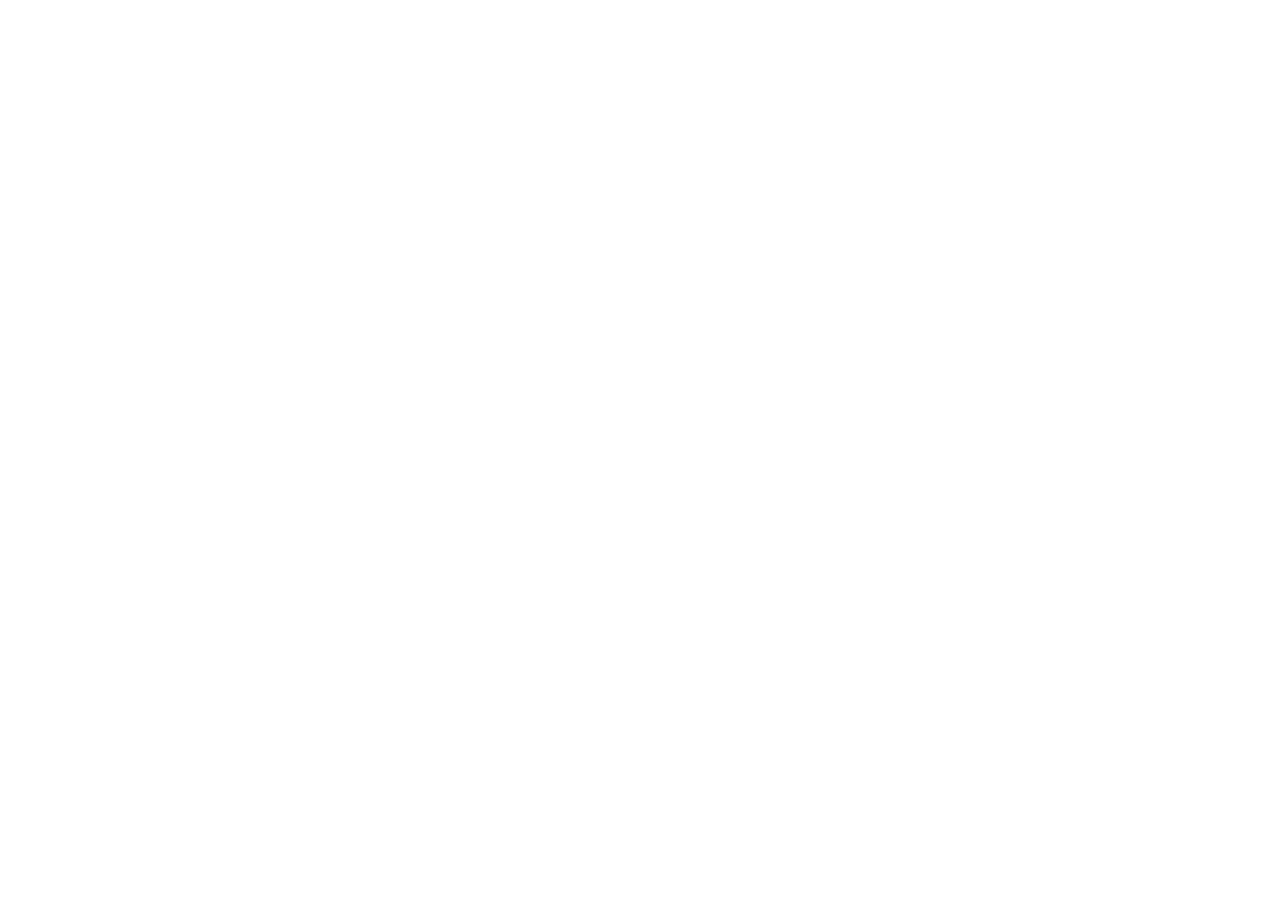
==== commit 074fd371: "vite fix" ====
--- a/index.html
+++ b/index.html
@@ -7,16 +7,16 @@
       content="width=device-width, initial-scale=1.0, viewport-fit=cover"
     />
     <meta name="theme-color" content="#121212" />
-    <link rel="icon" type="image/svg+xml" href="/icon.svg" />
-    <link rel="manifest" href="/manifest.webmanifest" />
-    <link rel="apple-touch-icon" href="/apple-touch-icon.png" />
+    <link rel="icon" type="image/svg+xml" href="/barservice/icon.svg" />
+    <link rel="manifest" href="/barservice/manifest.webmanifest" />
+    <link rel="apple-touch-icon" href="/barservice/apple-touch-icon.png" />
     <meta name="mobile-web-app-capable" content="yes" />
     <meta name="apple-mobile-web-app-capable" content="yes" />
     <meta name="apple-mobile-web-app-status-bar-style" content="black-translucent" />
     <meta name="apple-mobile-web-app-title" content="Barservice" />
     <title>Barservice</title>
-    <script type="module" crossorigin src="/assets/index-Dsn6t-Zb.js"></script>
-    <link rel="stylesheet" crossorigin href="/assets/index-D-7avFQ7.css">
+    <script type="module" crossorigin src="/barservice/assets/index-GYx4hB44.js"></script>
+    <link rel="stylesheet" crossorigin href="/barservice/assets/index-D-7avFQ7.css">
   </head>
   <body>
     <div id="root"></div>
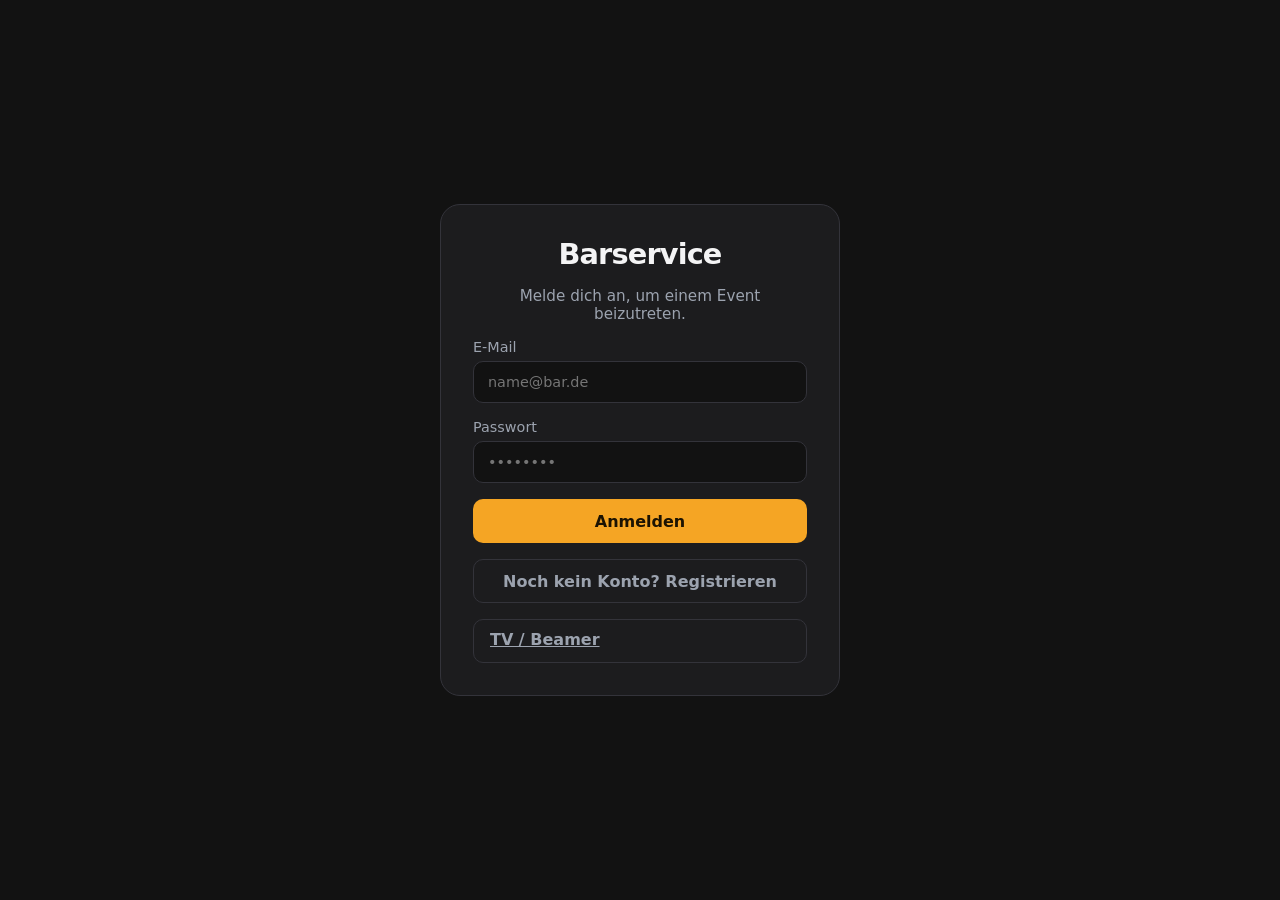
==== commit 06587fc7: "fix vite config v2" ====
--- a/index.html
+++ b/index.html
@@ -7,16 +7,16 @@
       content="width=device-width, initial-scale=1.0, viewport-fit=cover"
     />
     <meta name="theme-color" content="#121212" />
-    <link rel="icon" type="image/svg+xml" href="/barservice/icon.svg" />
-    <link rel="manifest" href="/barservice/manifest.webmanifest" />
-    <link rel="apple-touch-icon" href="/barservice/apple-touch-icon.png" />
+    <link rel="icon" type="image/svg+xml" href="/icon.svg" />
+    <link rel="manifest" href="/manifest.webmanifest" />
+    <link rel="apple-touch-icon" href="/apple-touch-icon.png" />
     <meta name="mobile-web-app-capable" content="yes" />
     <meta name="apple-mobile-web-app-capable" content="yes" />
     <meta name="apple-mobile-web-app-status-bar-style" content="black-translucent" />
     <meta name="apple-mobile-web-app-title" content="Barservice" />
     <title>Barservice</title>
-    <script type="module" crossorigin src="/barservice/assets/index-GYx4hB44.js"></script>
-    <link rel="stylesheet" crossorigin href="/barservice/assets/index-D-7avFQ7.css">
+    <script type="module" crossorigin src="/assets/index-Dsn6t-Zb.js"></script>
+    <link rel="stylesheet" crossorigin href="/assets/index-D-7avFQ7.css">
   </head>
   <body>
     <div id="root"></div>
--- a/assets/index-D-7avFQ7.css
+++ b/assets/index-D-7avFQ7.css
@@ -0,0 +1 @@
+:root{--bg: #121212;--bg-panel: #1c1c1e;--bg-elevated: #26262a;--border: #33333a;--text: #f4f4f5;--text-muted: #9ca3af;--accent: #f5a524;--accent-strong: #fbbf24;--danger: #ef4444;--offen: #f87171;--zubereitung: #fbbf24;--fertig: #4ade80;--serviert: #9ca3af;--radius: 12px;--ease-out: cubic-bezier(.23, 1, .32, 1);--ease: cubic-bezier(.4, 0, .2, 1);--ease-pop: cubic-bezier(.34, 1.3, .64, 1);--duration-press: .1s;--duration-fast: .15s;--duration-base: .2s;--duration-slow: .3s}*{box-sizing:border-box}html,body,#root{margin:0;padding:0;min-height:100%}body{background:var(--bg);color:var(--text);font-family:system-ui,-apple-system,Segoe UI,Roboto,sans-serif;-webkit-font-smoothing:antialiased;-webkit-tap-highlight-color:transparent}button{font:inherit;cursor:pointer}input{font:inherit;color:var(--text)}button:focus-visible,a:focus-visible,select:focus-visible,[tabindex]:focus-visible,.nav-link:focus-visible{outline:2px solid var(--accent);outline-offset:2px}button,.drink-row,.table-card,select{touch-action:manipulation}.btn{border:none;border-radius:10px;padding:10px 16px;min-height:44px;font-weight:600;transition:color var(--duration-fast) var(--ease),border-color var(--duration-fast) var(--ease),background var(--duration-fast) var(--ease),transform var(--duration-press) var(--ease-out);background:var(--bg-elevated);color:var(--text)}.btn:active{transform:scale(.97)}.btn:disabled{opacity:.5;cursor:not-allowed}.btn-primary{background:var(--accent);color:#1c1302}.btn-primary:hover:not(:disabled){background:var(--accent-strong)}.btn-ghost{background:transparent;color:var(--text-muted);border:1px solid var(--border)}.btn-ghost:hover{color:var(--text);border-color:var(--text-muted)}.btn-danger{background:transparent;color:var(--danger);border:1px solid var(--danger)}.btn-danger:hover{background:var(--danger);color:#fff}.btn-sm{min-height:44px;padding:6px 12px;font-size:.85rem}.btn-round{width:44px;height:44px;padding:0;border-radius:50%;font-size:1.2rem;line-height:1;flex-shrink:0}.btn-accent{background:var(--accent);color:#1c1302}.btn-lg{padding:16px 28px;font-size:1.1rem;border-radius:14px}.btn-block{width:100%}.auth-page{min-height:100vh;min-height:100dvh;display:flex;flex-direction:column;align-items:center;justify-content:center;padding:24px}.auth-card{width:100%;max-width:400px;background:var(--bg-panel);border:1px solid var(--border);border-radius:20px;padding:32px;display:flex;flex-direction:column;gap:16px;animation:card-in .4s var(--ease-out) backwards}.auth-card h1{margin:0;text-align:center;font-size:1.8rem;letter-spacing:-.03em}.auth-subtitle{margin:0;color:var(--text-muted);text-align:center;font-size:.95rem}.auth-card label{display:flex;flex-direction:column;gap:6px;font-size:.9rem;color:var(--text-muted)}.auth-card input{background:var(--bg);border:1px solid var(--border);border-radius:10px;padding:12px 14px;outline:none}.auth-card input:focus{border-color:var(--accent)}.auth-error{background:#ef444426;border:1px solid var(--danger);color:var(--danger);border-radius:10px;padding:10px 12px;font-size:.9rem}.auth-loading{color:var(--text-muted)}.app-shell{min-height:100vh;min-height:100dvh;display:flex;flex-direction:column}.topbar{position:sticky;top:0;z-index:20;display:flex;align-items:center;gap:24px;padding:max(14px,env(safe-area-inset-top)) 24px;background:#1c1c1eb8;backdrop-filter:blur(20px) saturate(180%);-webkit-backdrop-filter:blur(20px) saturate(180%);border-bottom:1px solid rgba(255,255,255,.07)}.topbar-brand{display:inline-flex;align-items:center;gap:8px;font-weight:700;font-size:1.2rem;letter-spacing:-.02em;white-space:nowrap}.auth-brand{display:inline-flex;align-items:center;justify-content:center;gap:10px}.topbar-nav{display:flex;gap:8px;flex:1}.nav-link{color:var(--text-muted);text-decoration:none;padding:8px 14px;border-radius:10px;font-weight:600;transition:color var(--duration-fast) var(--ease),background var(--duration-fast) var(--ease)}.nav-link:hover{color:var(--text);background:var(--bg-elevated)}.nav-link.active{color:#1c1302;background:var(--accent)}.topbar-right{display:flex;align-items:center;gap:12px}.topbar-user{font-weight:600}.topbar-role{color:var(--text-muted);font-size:.85rem}.view-select{display:flex;align-items:center;gap:8px;color:var(--text-muted);font-size:.85rem}.view-select select{background:var(--bg);color:var(--text);border:1px solid var(--border);border-radius:8px;padding:6px 8px}.app-main{flex:1;padding:24px;padding-bottom:max(24px,env(safe-area-inset-bottom))}.page{max-width:1200px;margin:0 auto}.page-title{margin:0 0 20px;font-size:clamp(1.75rem,4vw,2.4rem);font-weight:700;line-height:1.1;letter-spacing:-.02em}.page-loading{color:var(--text-muted);padding:40px;text-align:center}.table-grid{display:grid;grid-template-columns:repeat(auto-fill,minmax(140px,1fr));gap:14px}.table-card{background:var(--bg-panel);border:1px solid var(--border);border-radius:var(--radius);padding:28px 12px;font-size:1.1rem;font-weight:700;color:var(--text);transition:border-color var(--duration-fast) var(--ease),background var(--duration-fast) var(--ease),transform var(--duration-fast) var(--ease-out),box-shadow var(--duration-fast) var(--ease);animation:card-in var(--duration-slow) var(--ease-out) backwards}.table-card:nth-child(2){animation-delay:40ms}.table-card:nth-child(3){animation-delay:80ms}.table-card:nth-child(4){animation-delay:.12s}.table-card:nth-child(5){animation-delay:.16s}.table-card:nth-child(6){animation-delay:.2s}.table-card:nth-child(7){animation-delay:.24s}.table-card:nth-child(8){animation-delay:.28s}.table-card:nth-child(9){animation-delay:.32s}.table-card:nth-child(10){animation-delay:.36s}.table-card:nth-child(11){animation-delay:.4s}.table-card:nth-child(12){animation-delay:.44s}.table-card:hover{border-color:var(--accent);background:var(--bg-elevated)}.table-card:active{transform:scale(.98)}@media (hover: hover) and (pointer: fine){.table-card:hover{transform:translateY(-2px);box-shadow:0 8px 20px #00000059}.drink-row:hover{transform:translateY(-1px)}}.table-card.no-table{border-style:dashed;color:var(--text-muted)}.order-header{display:flex;align-items:center;gap:16px;margin-bottom:16px}.order-header h1{margin:0;flex:1;font-size:1.4rem}.order-count{font-size:1.1rem;font-weight:800;color:var(--accent)}.assign-panel{background:var(--bg-panel);border:1px solid var(--accent);border-radius:var(--radius);padding:16px;margin-bottom:16px;display:flex;flex-direction:column;gap:12px;animation:panel-in var(--duration-base) var(--ease-out)}.assign-panel-title{display:flex;align-items:center;gap:8px;font-size:1.05rem}.assign-panel-drink{font-weight:800;color:var(--accent)}.assign-panel-for{color:var(--text-muted)}.assign-panel-close{margin-left:auto;flex-shrink:0;width:36px;height:36px;display:inline-flex;align-items:center;justify-content:center;border:1px solid var(--border);border-radius:50%;background:var(--bg-elevated);color:var(--text-muted);font-size:.85rem;cursor:pointer;transition:border-color var(--duration-fast) var(--ease),color var(--duration-fast) var(--ease)}.assign-panel-close:hover{border-color:var(--accent);color:var(--text)}.assign-row{display:flex}.assign-row input{flex:1;min-width:0;width:100%;background:var(--bg);border:1px solid var(--border);border-radius:10px;padding:12px 14px;font-size:1rem;outline:none;transition:border-color var(--duration-fast) var(--ease),box-shadow var(--duration-fast) var(--ease)}.assign-row input:focus{border-color:var(--accent);box-shadow:0 0 0 3px #f5a52426}.assign-actions{display:flex;gap:10px}.assign-actions .btn{flex:1;min-height:48px}.assign-chips{display:flex;flex-wrap:wrap;gap:8px}.assign-chip{background:var(--bg-elevated);border:1px solid var(--border);border-radius:999px;padding:10px 16px;min-height:44px;display:inline-flex;align-items:center;font-size:.9rem;color:var(--text);transition:border-color var(--duration-fast) var(--ease),background var(--duration-fast) var(--ease)}.assign-chip:hover{border-color:var(--accent)}.order-lines{list-style:none;margin:0 0 16px;padding:0;display:flex;flex-direction:column;gap:8px}.order-line{display:flex;align-items:center;justify-content:space-between;gap:12px;background:var(--bg-panel);border:1px solid var(--border);border-radius:var(--radius);padding:10px 12px}.order-line-info{display:flex;flex-direction:column;gap:2px;min-width:0}.order-line-person{font-weight:700;font-size:.9rem}.order-line-drink{color:var(--text-muted);font-size:.95rem}.order-line-qty{display:flex;align-items:center;gap:8px;flex-shrink:0}.qty-value{min-width:24px;text-align:center;font-weight:700;font-size:1.1rem}.drink-picker{display:flex;flex-direction:column;gap:20px}.drink-category-title{margin:0 0 10px;font-size:1.05rem;color:var(--text-muted);text-transform:uppercase;letter-spacing:.05em}.drink-list{display:grid;grid-template-columns:repeat(auto-fill,minmax(260px,1fr));gap:10px}.drink-row{display:flex;align-items:center;justify-content:space-between;gap:12px;width:100%;text-align:left;color:var(--text);background:var(--bg-panel);border:1px solid var(--border);border-radius:var(--radius);padding:12px 14px;transition:border-color var(--duration-fast) var(--ease),background var(--duration-fast) var(--ease),transform var(--duration-press) var(--ease-out)}.drink-row:hover{border-color:var(--accent);background:var(--bg-elevated)}.drink-row:active{transform:scale(.97)}.drink-name{font-weight:600}.order-footer{position:sticky;bottom:0;padding:14px 0 calc(14px + env(safe-area-inset-bottom));display:flex;justify-content:center;background:linear-gradient(to top,var(--bg) 60%,transparent);backdrop-filter:blur(8px);-webkit-backdrop-filter:blur(8px)}.done-card{max-width:460px;margin:40px auto;background:var(--bg-panel);border:1px solid var(--border);border-radius:20px;padding:32px;display:flex;flex-direction:column;gap:16px;text-align:center;animation:done-in var(--duration-slow) var(--ease-out)}.done-card h1{margin:0}.done-subtitle{margin:0;color:var(--text-muted)}.done-items{list-style:none;margin:0;padding:0;text-align:left}.done-items li,.done-total{display:flex;justify-content:space-between;gap:12px;padding:8px 0;border-bottom:1px solid var(--border)}.done-total{font-weight:800;border-bottom:none}.reset-bar{display:flex;align-items:center;justify-content:space-between;flex-wrap:wrap;gap:12px;margin:0 0 20px;padding:14px 16px;border:1px solid rgba(239,68,68,.35);border-radius:var(--radius);background:#ef44440f}.reset-bar-info{display:flex;flex-direction:column;gap:2px}.reset-bar-title{font-weight:700}.reset-bar-hint{color:var(--text-muted);font-size:.85rem}.reset-bar-actions{display:flex;flex-wrap:wrap;gap:8px}.reset-msg{margin-top:4px;font-weight:600}.board{display:grid;grid-template-columns:repeat(3,1fr);gap:16px;align-items:start}.board-column{background:var(--bg-panel);border:1px solid var(--border);border-radius:var(--radius);min-height:200px}.board-column-title{display:flex;align-items:center;gap:10px;margin:0;padding:14px 16px;font-size:1rem;text-transform:uppercase;letter-spacing:.05em;border-bottom:1px solid var(--border)}.column-offen .board-column-title{color:var(--offen)}.column-in_zubereitung .board-column-title{color:var(--zubereitung)}.column-fertig .board-column-title{color:var(--fertig)}.column-serviert .board-column-title{color:var(--serviert)}.board-count{background:var(--bg-elevated);border-radius:999px;padding:2px 10px;font-size:.85rem;color:var(--text)}.board-column-body{padding:12px;display:flex;flex-direction:column;gap:12px}.board-empty{color:var(--text-muted);text-align:center;font-size:.9rem}.served-section{margin-top:24px}.served-section summary{cursor:pointer;font-weight:600;color:var(--text-muted);padding:8px 0}.order-source-badge{align-self:flex-start;display:inline-flex;align-items:center;gap:8px;padding:4px 10px;border-radius:999px;border:1px solid rgba(245,165,36,.35);background:#f5a52414;color:var(--accent-strong);font-size:.75rem;font-weight:700;letter-spacing:.04em;text-transform:uppercase;animation:badge-in var(--duration-fast) var(--ease-out)}@keyframes badge-in{0%{opacity:0;transform:translate(-8px) scale(.9)}to{opacity:1;transform:translate(0) scale(1)}}.order-card{background:var(--bg-elevated);border:1px solid var(--border);border-radius:var(--radius);padding:14px;display:flex;flex-direction:column;gap:12px;animation:card-in var(--duration-slow) var(--ease-out);transition:box-shadow var(--duration-slow) var(--ease-out)}.order-card-new{border-color:var(--accent);box-shadow:0 0 0 1px var(--accent),0 0 24px #f5a52440}@keyframes card-in{0%{opacity:0;transform:translateY(-8px)}to{opacity:1;transform:translateY(0)}}.order-card-head{display:flex;justify-content:space-between;align-items:baseline;gap:8px}.order-card-table{font-weight:800;font-size:1.1rem}.order-card-time{color:var(--text-muted);font-size:.85rem}.order-card-items{list-style:none;margin:0;padding:0;display:flex;flex-direction:column;gap:4px}.order-card-items li{display:flex;justify-content:space-between;gap:10px;font-size:.95rem}.order-card-total{display:flex;justify-content:space-between;padding-top:8px;border-top:1px solid var(--border);font-weight:800}.admin-form{background:var(--bg-panel);border:1px solid var(--border);border-radius:var(--radius);padding:20px;margin-bottom:24px;display:flex;flex-direction:column;gap:14px}.admin-form-title{font-weight:700}.admin-form-grid{display:grid;grid-template-columns:1fr 1fr 1fr;gap:14px;align-items:end}.admin-form-grid label{display:flex;flex-direction:column;gap:6px;font-size:.9rem;color:var(--text-muted)}.admin-form-grid input[type=text]{background:var(--bg);border:1px solid var(--border);border-radius:10px;padding:10px 12px;outline:none}.admin-form-grid input[type=text]:focus{border-color:var(--accent)}.admin-check{flex-direction:row!important;align-items:center!important;gap:10px!important;font-weight:600;color:var(--text)!important}.admin-form-actions{display:flex;gap:10px}.event-list-page,.event-detail-page{display:flex;flex-direction:column;gap:24px}.event-list-header,.event-detail-header,.event-catalog-header,.event-card-head,.event-card-actions,.event-code-row,.event-qr-content,.event-drink-row,.event-drink-controls{display:flex;align-items:center;gap:12px}.event-list-header,.event-detail-header,.event-catalog-header,.event-card-head,.event-card-actions,.event-code-row,.event-drink-row{justify-content:space-between}.event-list-header .page-title,.event-detail-header .page-title{margin-bottom:6px}.event-page-intro,.event-detail-date,.event-section-hint,.event-card-date,.event-card-description{margin:0;color:var(--text-muted)}.event-page-intro{font-size:.95rem}.event-section{display:flex;flex-direction:column;gap:12px}.event-section .admin-category-title{margin:0}.event-card-grid{display:grid;grid-template-columns:repeat(auto-fill,minmax(280px,1fr));gap:16px}.event-card{display:flex;flex-direction:column;gap:16px;min-height:220px;background:var(--bg-panel);border:1px solid var(--border);border-radius:var(--radius);padding:18px;animation:card-in var(--duration-slow) var(--ease-out)}.event-card:hover{border-color:#f5a52499}.event-card-head{align-items:flex-start}.event-card-title{margin:0 0 4px;font-size:1.1rem}.event-badges{display:flex;flex-wrap:wrap;justify-content:flex-end;gap:6px}.badge-accent{color:#1c1302;background:var(--accent);border-color:var(--accent)}.event-card-description{line-height:1.5;flex:1;overflow-wrap:anywhere}.event-card-actions{align-items:flex-start;margin-top:auto}.event-card-actions>.btn{flex:0 0 auto;text-align:center}.event-card-secondary-actions{display:flex;flex-wrap:wrap;justify-content:flex-end;gap:8px}.event-card-secondary-actions .btn{text-align:center}.event-past-events{margin-top:4px}.event-past-events summary{padding:10px 0;cursor:pointer;color:var(--text-muted);font-weight:700}.event-past-events .event-card-grid{margin-top:12px}.event-empty-state{display:flex;flex-direction:column;align-items:center;gap:12px;padding:56px 24px;color:var(--text-muted);text-align:center;border:1px dashed var(--border);border-radius:var(--radius)}.event-empty-state p{margin:0;color:var(--text);font-size:1.15rem;font-weight:700}.event-empty-state .btn{margin-top:8px}.event-back-link{margin:0 0 14px;padding:0;background:transparent;border:0;color:var(--text-muted);font-weight:600}.event-back-link:hover{color:var(--accent)}.event-detail-overview{display:grid;grid-template-columns:minmax(0,1.25fr) minmax(300px,.75fr);gap:16px;align-items:start}.event-settings-card{grid-row:span 2}.event-settings-grid{grid-template-columns:1fr 1fr 1fr}.event-settings-card input[type=text],.event-settings-card input[type=date]{background:var(--bg);border:1px solid var(--border);border-radius:10px;padding:10px 12px;color:var(--text);outline:none}.event-settings-card input:focus,.event-description-field input:focus,.event-price input:focus{border-color:var(--accent);box-shadow:0 0 0 3px #f5a52426}.event-description-field{display:flex;flex-direction:column;gap:6px;color:var(--text-muted);font-size:.9rem}.event-description-field input,.event-price input{min-width:0;background:var(--bg);border:1px solid var(--border);border-radius:10px;padding:10px 12px;color:var(--text)}.event-codes-card{gap:12px}.event-inactive-card{align-self:start}.event-code-row{background:var(--bg);border:1px solid var(--border);border-radius:10px;padding:10px 12px}.event-code-row>div{display:flex;flex-direction:column;gap:5px;min-width:0}.event-code-row code{color:var(--accent-strong);overflow-wrap:anywhere}.event-code-note{margin-left:8px;color:var(--danger);font-size:.8rem}.event-qr-card{grid-column:1 / -1}.event-qr-content{align-items:center;flex-wrap:wrap}.event-qr-image{width:148px;height:148px;padding:8px;background:#fff;border-radius:10px}.event-qr-actions{display:flex;flex:1;min-width:220px;flex-direction:column;align-items:flex-start;gap:12px}.event-qr-url{max-width:100%;color:var(--text-muted);overflow-wrap:anywhere}.event-catalog-card{border-color:#f5a52473;box-shadow:0 12px 32px #00000026}.event-catalog-count{flex-shrink:0;padding:4px 10px;color:var(--accent-strong);border:1px solid rgba(245,165,36,.45);border-radius:999px;font-size:.85rem;font-weight:700}.event-category{display:flex;flex-direction:column;gap:8px}.event-category .admin-category-title{margin:8px 0 0}.event-drink-list{display:flex;flex-direction:column;gap:8px}.event-drink-row{min-height:64px;background:var(--bg);border:1px solid var(--border);border-radius:10px;padding:10px 12px;transition:border-color var(--duration-base) var(--ease),background var(--duration-base) var(--ease),transform var(--duration-base) var(--ease-out)}.event-drink-row.is-in-catalog{border-color:#4ade8080;background:#4ade800d;animation:card-in var(--duration-base) var(--ease-out)}.event-drink-info{display:flex;align-items:center;gap:8px;min-width:0}.event-drink-controls{justify-content:flex-end;flex-wrap:wrap}.event-availability{display:inline-flex;align-items:center;gap:7px;color:var(--text-muted);font-size:.9rem}.event-price{display:flex;align-items:center;gap:6px;color:var(--text-muted);font-size:.8rem}.event-price input{width:92px;padding:8px 10px}.event-remove-button{color:var(--danger);border-color:var(--danger)}.event-catalog-save{position:sticky;bottom:12px;justify-content:flex-end;padding-top:12px;background:linear-gradient(to top,var(--bg-panel) 60%,transparent)}.event-catalog-empty{padding:28px;color:var(--text-muted);text-align:center;border:1px dashed var(--border);border-radius:10px}.select-event-page{max-width:860px;display:flex;flex-direction:column;gap:24px}.select-event-head,.select-event-list-head{display:flex;align-items:flex-start;justify-content:space-between;gap:16px}.select-event-head .page-title{margin-bottom:8px}.select-event-intro{max-width:560px;margin:0;color:var(--text-muted);line-height:1.5}.select-event-role-section{display:flex;flex-direction:column;gap:10px}.select-event-section-title{margin:0;color:var(--text-muted);font-size:.9rem;font-weight:600}.role-toggle{display:flex;width:fit-content;padding:4px;gap:4px;background:var(--bg-panel);border:1px solid var(--border);border-radius:12px}.role-toggle-btn{min-height:40px;padding:8px 16px;border:0;border-radius:8px;background:transparent;color:var(--text-muted);font-weight:700;transition:background var(--duration-fast) var(--ease),color var(--duration-fast) var(--ease)}.role-toggle-btn:hover{color:var(--text)}.role-toggle-btn.active{background:var(--accent);color:#1c1302}.join-event-form{display:grid;grid-template-columns:minmax(0,1fr) auto;align-items:end;gap:12px;padding:16px;background:var(--bg-panel);border:1px solid var(--border);border-radius:var(--radius)}.join-event-form label{display:flex;flex-direction:column;gap:6px;color:var(--text-muted);font-size:.9rem;font-weight:600}.join-event-form input{width:100%;background:var(--bg);color:var(--text);border:1px solid var(--border);border-radius:10px;padding:11px 12px;outline:none}.join-event-form input:focus{border-color:var(--accent);box-shadow:0 0 0 3px #f5a52426}.select-event-list-head{align-items:center;margin-top:4px}.select-event-list-head .admin-category-title{margin:0}.event-pick-grid{display:grid;grid-template-columns:repeat(auto-fill,minmax(230px,1fr));gap:12px}.event-pick-card{min-height:156px;display:flex;flex-direction:column;align-items:flex-start;gap:8px;padding:16px;text-align:left;background:var(--bg-panel);color:var(--text);border:1px solid var(--border);border-radius:var(--radius);transition:border-color var(--duration-fast) var(--ease),background var(--duration-fast) var(--ease),transform var(--duration-fast) var(--ease-out)}.event-pick-card:hover:not(:disabled){border-color:var(--accent);background:var(--bg-elevated);transform:translateY(-2px)}.event-pick-card strong{font-size:1.05rem}.event-pick-card>span{color:var(--text-muted);font-size:.9rem}.event-pick-card>:last-child{margin-top:auto;color:var(--accent-strong);font-weight:700}.event-pick-desc{line-height:1.4}.empty-state{padding:28px;color:var(--text-muted);text-align:center;border:1px dashed var(--border);border-radius:var(--radius)}.admin-category-head{display:flex;align-items:center;justify-content:space-between;gap:12px;margin-top:20px;margin-bottom:8px}.admin-category-head .admin-category-title{margin:0}.admin-category-title{font-size:1rem;color:var(--text-muted);text-transform:uppercase;letter-spacing:.05em}.category-delete-confirm{border:1px solid rgba(239,68,68,.35);background:#ef444412;border-radius:var(--radius);padding:12px 14px;margin-bottom:12px}.category-delete-text{margin:0 0 10px;font-weight:600}.category-delete-actions{display:flex;flex-wrap:wrap;gap:8px}.admin-row{display:flex;align-items:center;justify-content:space-between;gap:12px;background:var(--bg-panel);border:1px solid var(--border);border-radius:var(--radius);padding:12px 16px;margin-bottom:8px;flex-wrap:wrap}.admin-row-info{display:flex;align-items:center;gap:12px}.admin-drink-name{font-weight:600}.admin-drink-name.inactive{color:var(--text-muted);text-decoration:line-through}.admin-table-name{font-weight:600}.admin-table-name.inactive{color:var(--text-muted);text-decoration:line-through}.admin-drink-price{color:var(--text-muted)}.badge{background:var(--bg-elevated);color:var(--text-muted);border-radius:999px;padding:2px 10px;font-size:.8rem}.badge-success{background:#22c55e26;color:var(--fertig);border:1px solid rgba(34,197,94,.3)}.admin-row-actions{display:flex;gap:8px}.admin-tabs{display:flex;gap:8px;margin-bottom:20px}.admin-tab{background:var(--bg-panel);border:1px solid var(--border);color:var(--text-muted);border-radius:10px;padding:10px 18px;font-weight:600;transition:color var(--duration-fast) var(--ease),background var(--duration-fast) var(--ease),border-color var(--duration-fast) var(--ease)}.admin-tab.active{background:var(--accent);color:#1c1302;border-color:var(--accent)}.user-table-wrap{overflow-x:auto}.user-table{width:100%;border-collapse:collapse;background:var(--bg-panel);border:1px solid var(--border);border-radius:var(--radius);overflow:hidden}.user-table th,.user-table td{text-align:left;padding:12px 14px;border-bottom:1px solid var(--border);font-size:.95rem}.user-table th{color:var(--text-muted);font-weight:600;text-transform:uppercase;letter-spacing:.04em;font-size:.8rem}.user-table select{background:var(--bg);color:var(--text);border:1px solid var(--border);border-radius:8px;padding:6px 8px}.notify-stack{position:fixed;left:50%;transform:translate(-50%);width:min(420px,calc(100vw - 24px));bottom:max(24px,env(safe-area-inset-bottom));z-index:90;display:flex;flex-direction:column;gap:10px;pointer-events:none}.notification-enable{align-self:center;min-height:40px;padding:8px 14px;background:var(--bg-elevated);color:var(--text);border:1px solid var(--border);border-radius:999px;font-weight:700}.notification-enable:hover{border-color:var(--accent);color:var(--accent-strong)}.notify-card{pointer-events:auto;display:flex;align-items:center;gap:12px;background:var(--bg-panel);border:1px solid var(--fertig);box-shadow:0 0 0 1px #22c55e33,0 14px 32px #00000080;border-radius:14px;padding:12px 14px;animation:notify-in .32s var(--ease-out)}@keyframes notify-in{0%{opacity:0;transform:translateY(18px) scale(.97)}to{opacity:1;transform:translateY(0) scale(1)}}.notify-body{flex:1;min-width:0;display:flex;flex-direction:column;gap:2px}.notify-title{font-weight:800}.notify-text{color:var(--text-muted);font-size:.9rem}.notify-close{background:none;border:none;color:var(--text-muted);font-size:.78rem;font-weight:700;line-height:1;padding:8px;margin:-4px;border-radius:8px;cursor:pointer;transition:color var(--duration-fast) var(--ease),background var(--duration-fast) var(--ease)}.notify-close:hover{color:var(--text);background:var(--bg-elevated)}@keyframes panel-in{0%{opacity:0;transform:translateY(-8px)}to{opacity:1;transform:translateY(0)}}@keyframes done-in{0%{opacity:0;transform:translateY(12px)}to{opacity:1;transform:translateY(0)}}@keyframes fade-in{0%{opacity:0}to{opacity:1}}@media (prefers-reduced-motion: reduce){.order-card,.done-card,.assign-panel,.table-card,.auth-card,.notify-card{animation:fade-in var(--duration-base) var(--ease-out)}.btn:active,.drink-row:active{transform:none}}@media (hover: hover) and (pointer: fine) and (prefers-reduced-motion: reduce){.table-card:hover,.drink-row:hover{transform:none}}@media (prefers-reduced-transparency: reduce){.topbar{background:var(--bg-panel);backdrop-filter:none;-webkit-backdrop-filter:none}}@media (max-width: 1024px){.board{grid-template-columns:repeat(2,1fr)}}@media (max-width: 900px){.admin-form-grid,.event-detail-overview{grid-template-columns:1fr}.event-settings-card,.event-qr-card{grid-column:auto;grid-row:auto}.event-settings-grid{grid-template-columns:1fr}}@media (max-width: 768px){.topbar{position:fixed;left:0;right:0;bottom:0;top:auto;z-index:80;justify-content:stretch;align-items:stretch;gap:0;padding:6px 0 max(6px,env(safe-area-inset-bottom));border-bottom:0;border-top:1px solid rgba(255,255,255,.07)}.topbar-brand,.topbar-right{display:none!important}.topbar-nav{flex:1;gap:4px;padding:0 8px;overflow-x:auto;scrollbar-width:none}.topbar-nav::-webkit-scrollbar{display:none}.nav-link{flex:1;min-width:0;padding:10px 6px;border-radius:12px;text-align:center;font-size:.78rem;white-space:nowrap}.app-main{padding:14px 14px 92px;padding-bottom:max(92px,env(safe-area-inset-bottom) + 72px)}.order-footer{position:fixed;left:0;right:0;bottom:calc(72px + env(safe-area-inset-bottom));padding:10px;background:linear-gradient(to top,var(--bg) 60%,transparent);backdrop-filter:blur(12px) saturate(160%);-webkit-backdrop-filter:blur(12px) saturate(160%);z-index:70}.page:has(.order-footer){padding-bottom:150px}.notify-stack{bottom:max(168px,env(safe-area-inset-bottom) + 160px)}.board,.drink-list{grid-template-columns:1fr}.topbar-right .topbar-user{display:none}}@media (max-width: 640px){.admin-tabs{overflow-x:auto;white-space:nowrap}.event-list-header,.event-detail-header,.event-catalog-header,.event-card-head,.event-card-actions,.event-code-row,.event-drink-row{align-items:stretch;flex-direction:column}.event-list-header .btn,.event-card-actions>.btn,.event-card-secondary-actions .btn,.event-code-row .btn,.event-drink-row>.btn{width:100%}.event-card-secondary-actions{display:grid;grid-template-columns:1fr 1fr}.event-card-secondary-actions .btn-danger{grid-column:1 / -1}.event-badges,.event-drink-controls{justify-content:flex-start}.event-qr-image{width:132px;height:132px}.event-catalog-save .btn{width:100%}.select-event-head,.select-event-list-head{flex-direction:column;align-items:stretch}.select-event-head .btn,.join-event-form .btn{width:100%}.join-event-form{grid-template-columns:1fr}.role-toggle{width:100%}.role-toggle-btn{flex:1}.event-pick-grid{grid-template-columns:1fr}}.table-card.selected{background:var(--accent)!important;color:#1c1302!important;border-color:var(--accent)!important}.modal-overlay{position:fixed;top:0;right:0;bottom:0;left:0;background:#000000a6;backdrop-filter:blur(4px);-webkit-backdrop-filter:blur(4px);display:flex;align-items:center;justify-content:center;z-index:1000;padding:16px;animation:fade-in var(--duration-fast) var(--ease-out)}.modal-content{width:min(100%,480px);max-height:90dvh;overflow:auto;background:var(--bg-panel);border:1px solid var(--border);border-radius:var(--radius);padding:24px;animation:modal-in var(--duration-base) var(--ease-out)}@keyframes modal-in{0%{opacity:0;transform:translateY(12px) scale(.98)}to{opacity:1;transform:translateY(0) scale(1)}}.modal-header{display:flex;justify-content:space-between;align-items:center;margin-bottom:20px}.modal-title{margin:0;font-size:1.3rem;font-weight:700;letter-spacing:-.02em}.modal-close{background:none;border:none;color:var(--text-muted);font-size:.9rem;font-weight:600;cursor:pointer;padding:4px 8px;border-radius:6px;line-height:1;transition:color var(--duration-fast) var(--ease),background var(--duration-fast) var(--ease)}.modal-close:hover:not(:disabled){color:var(--text);background:var(--bg-elevated)}.modal-close:disabled{opacity:.5;cursor:not-allowed}.modal-error{background:#ef444426;border:1px solid var(--danger);color:var(--danger);border-radius:10px;padding:10px 12px;font-size:.9rem;margin-bottom:16px;animation:shake var(--duration-fast) var(--ease-out)}@keyframes shake{0%,to{transform:translate(0)}25%{transform:translate(-6px)}75%{transform:translate(6px)}}.modal-form{display:flex;flex-direction:column;gap:14px}.modal-field{display:flex;flex-direction:column;gap:6px}.modal-label{font-size:.9rem;color:var(--text-muted);font-weight:500}.modal-input{background:var(--bg);border:1px solid var(--border);border-radius:10px;padding:12px 14px;color:var(--text);outline:none;font-size:1rem;transition:border-color var(--duration-fast) var(--ease),box-shadow var(--duration-fast) var(--ease)}.modal-input:focus{border-color:var(--accent);box-shadow:0 0 0 3px #f5a52426}.modal-input:disabled{opacity:.6;cursor:not-allowed}.modal-input::placeholder{color:var(--text-muted);opacity:.6}.modal-checkbox{display:flex;align-items:center;gap:10px;font-weight:600;color:var(--text);cursor:pointer}.modal-checkbox-input{width:18px;height:18px;accent-color:var(--accent);flex-shrink:0}.modal-checkbox-label{-webkit-user-select:none;user-select:none}.modal-actions{display:flex;gap:10px;justify-content:flex-end;margin-top:8px}@media (max-width: 480px){.modal-content{padding:20px 16px}.modal-actions{flex-direction:column-reverse}.modal-actions .btn{width:100%}}@media (prefers-reduced-motion: reduce){.modal-overlay,.modal-content,.modal-error{animation:fade-in var(--duration-base) var(--ease-out)}}
